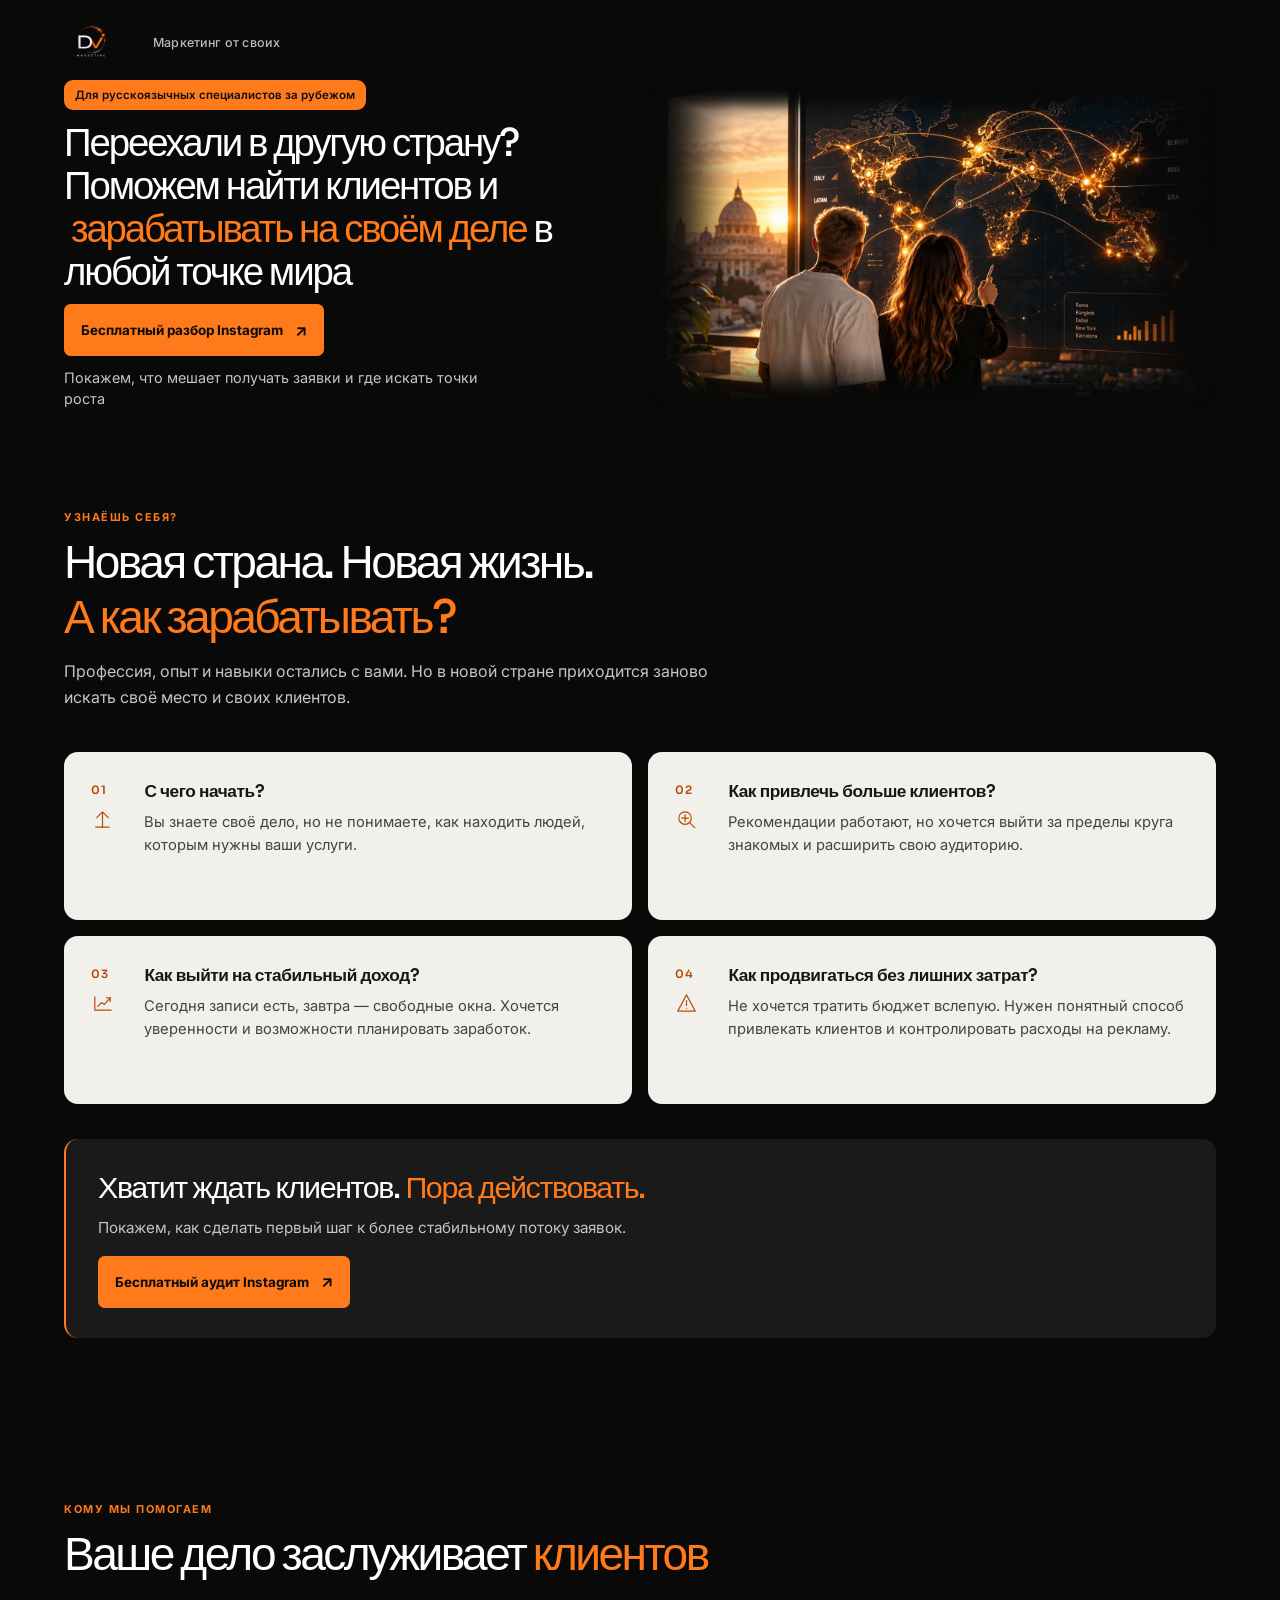
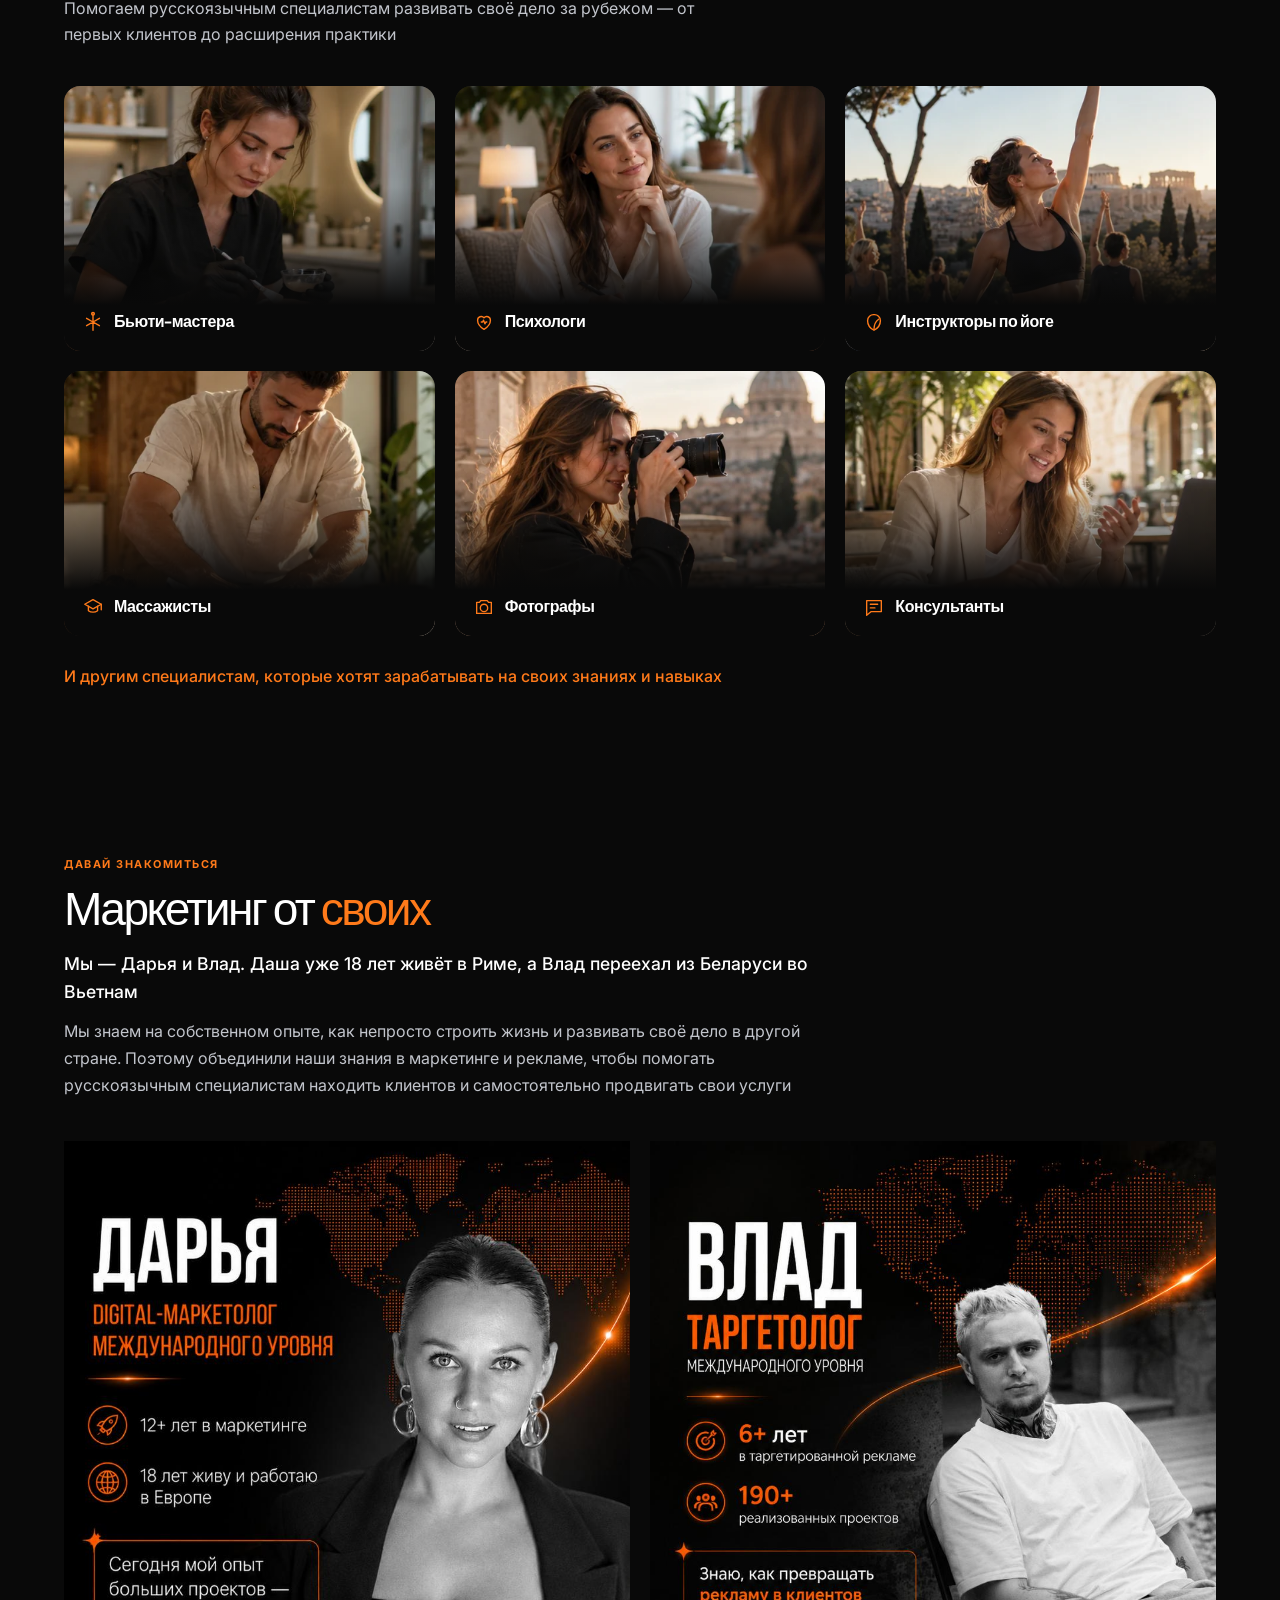
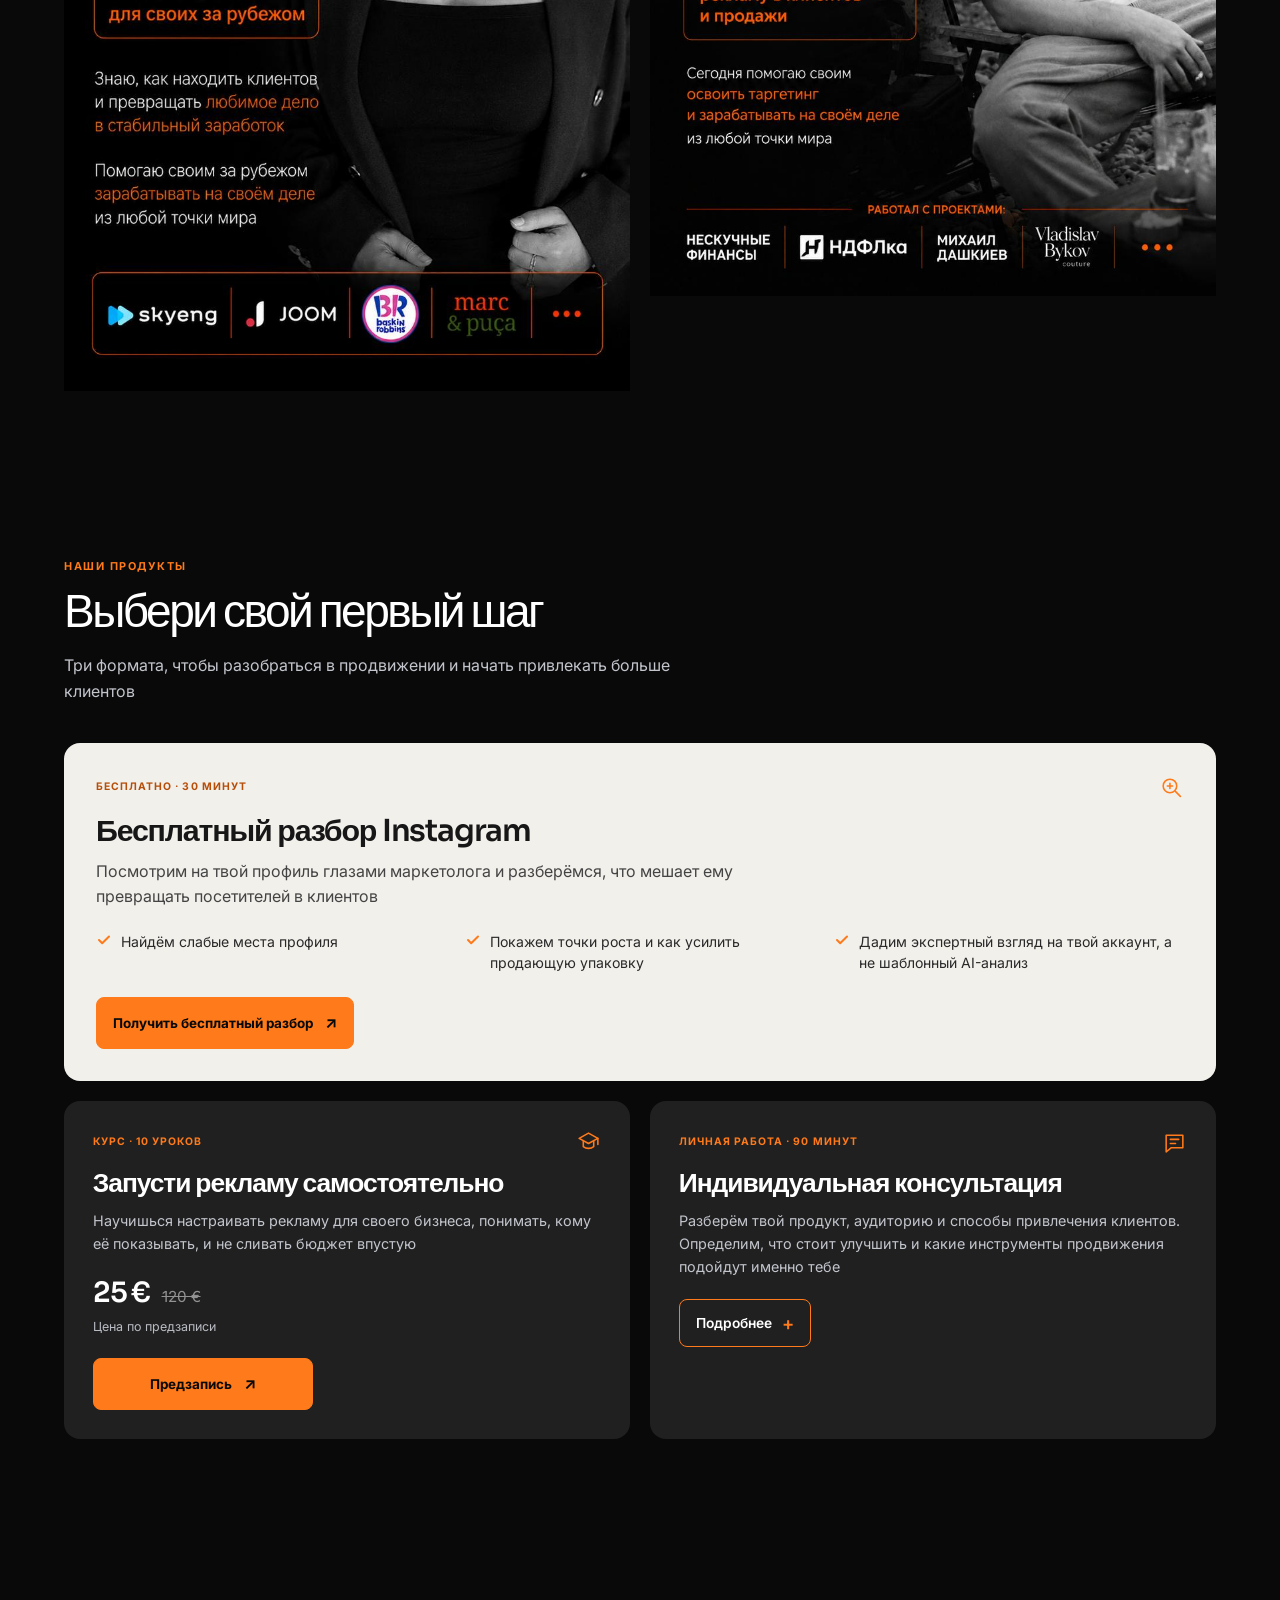
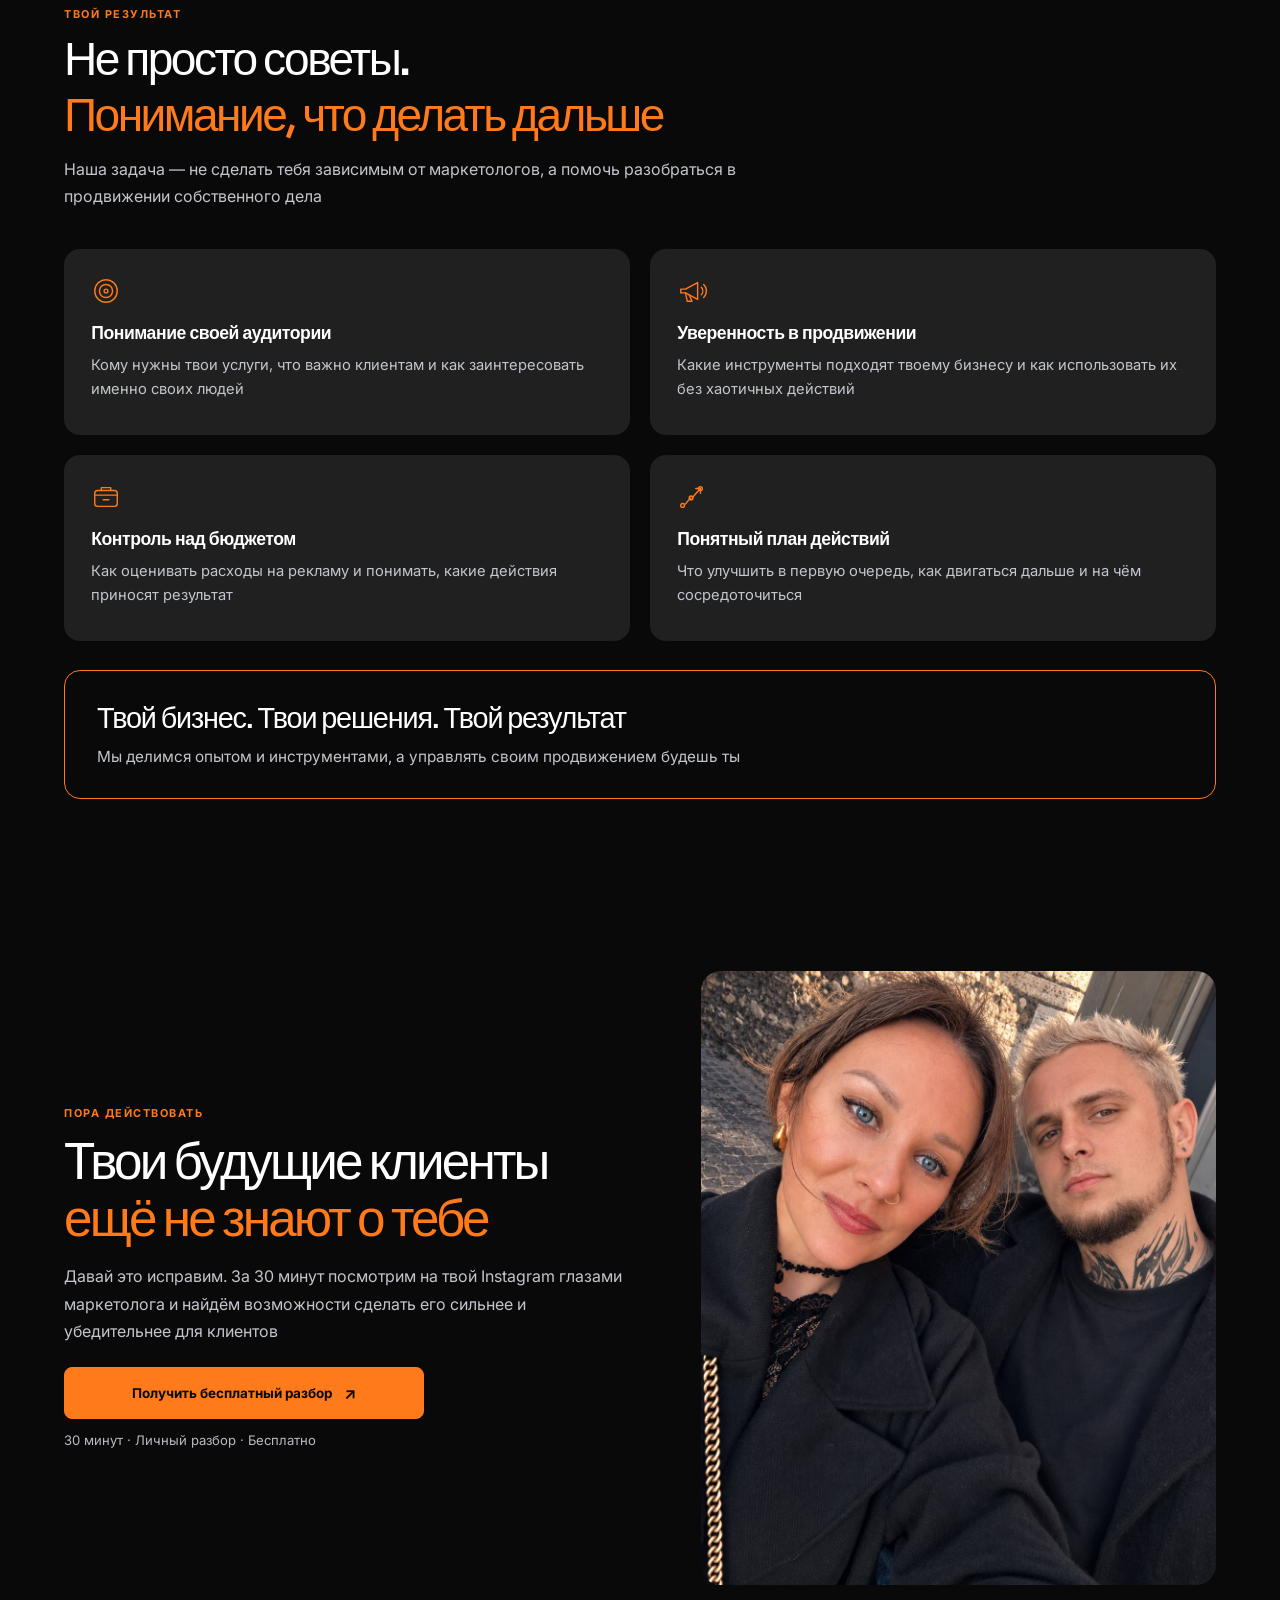
==== index.html @ e80574fc "Add files via upload" ====
<!doctype html>
<html lang="ru">
  <head>
    <meta charset="utf-8" />
    <meta name="viewport" content="width=device-width, initial-scale=1" />
    <meta name="theme-color" content="#090909" />
    <title>DV Marketing — Маркетинг от своих | Клиенты за рубежом</title>
    <meta
      name="description"
      content="Помогаем русскоязычным специалистам за рубежом привлекать клиентов. Бесплатный разбор Instagram, обучение самостоятельному запуску рекламы и личные консультации"
    />
    <meta property="og:type" content="website" />
    <meta property="og:title" content="DV Marketing | Маркетинг от своих" />
    <meta
      property="og:description"
      content="Помогаем экспертам и мастерам находить клиентов и развивать своё дело в любой стране мира"
    />
    <meta property="og:locale" content="ru_RU" />
    <!-- TODO: после подключения домена укажите абсолютный URL изображения в og:image -->
    <meta property="og:image" content="images/hero-wide.png" />
    <link rel="icon" type="image/svg+xml" href="favicon.svg" />
    <link rel="preconnect" href="https://fonts.googleapis.com" />
    <link rel="preconnect" href="https://fonts.gstatic.com" crossorigin />
    <link
      href="https://fonts.googleapis.com/css2?family=Inter:wght@400;500;600;700&family=Sora:wght@400;500;600;700&display=swap"
      rel="stylesheet"
    />
    <link rel="stylesheet" href="style.css" />
    <script src="script.js" defer></script>
  </head>
  <body>
    <main id="main">
      <section class="hero" aria-labelledby="hero-title">
        <header class="site-header">
          <a class="brand" href="#main" aria-label="DV Marketing — на главную">
            <img
              class="brand__logo"
              src="images/logo.jpeg"
              alt="DV"
              width="1280"
              height="1280"
            />
          </a>
          <p class="brand__tagline">Маркетинг от своих</p>
        </header>
        <div class="hero__content">
          <p class="hero__badge">
            Для русскоязычных специалистов за рубежом
          </p>
          <h1 id="hero-title">
            <span class="hero__headline-line">Переехали в другую страну?</span>
            <span class="hero__headline-line">
              Поможем найти клиентов&nbsp;и
              <span class="hero__highlight">&nbsp;зарабатывать на своём деле</span>&nbsp;в любой точке мира
            </span>
          </h1>
        </div>
        <figure class="hero__visual">
          <img
            class="hero__image"
            src="images/hero-world-map.webp"
            alt="Дарья и Влад рассматривают карту мира с международными связями"
            width="1536"
            height="864"
            fetchpriority="high"
          />
        </figure>
        <div class="hero__action">
          <a
            class="hero__button"
            href="https://t.me/dv_marketing_assistant_bot?start=audit"
            target="_blank"
            rel="noopener noreferrer"
          >
            Бесплатный разбор Instagram
            <span class="hero__button-arrow" aria-hidden="true">↗</span>
          </a>
          <p class="hero__note">
            Покажем, что мешает получать заявки и где искать точки роста
          </p>
        </div>
      </section>
      <section class="pains-section" aria-labelledby="pains-title">
        <div class="pains-section__inner">
          <header class="pains-section__header">
            <p class="pains-section__eyebrow">УЗНАЁШЬ СЕБЯ?</p>
            <h2 class="pains-section__title" id="pains-title">
              <span>Новая страна. Новая жизнь.</span>
              <span class="pains-section__title-accent">А как зарабатывать?</span>
            </h2>
            <p class="pains-section__intro">
              Профессия, опыт и навыки остались с вами. Но в новой стране приходится заново искать своё место и своих клиентов.
            </p>
          </header>

          <ul class="pains-list">
            <li class="pains-list__item">
              <div class="pains-list__meta">
                <span class="pains-list__number">01</span>
                <svg class="pains-list__icon" viewBox="0 0 24 24" fill="none" aria-hidden="true">
                  <path d="M12 20V4m0 0L6 10m6-6 6 6" />
                  <path d="M5 20h14" />
                </svg>
              </div>
              <div class="pains-list__copy">
                <h3>С чего начать?</h3>
                <p>Вы знаете своё дело, но не понимаете, как находить людей, которым нужны ваши услуги.</p>
              </div>
            </li>
            <li class="pains-list__item">
              <div class="pains-list__meta">
                <span class="pains-list__number">02</span>
                <svg class="pains-list__icon" viewBox="0 0 24 24" fill="none" aria-hidden="true">
                  <circle cx="10.5" cy="10.5" r="6.5" />
                  <path d="m15.5 15.5 5 5M10.5 7v7m-3.5-3.5h7" />
                </svg>
              </div>
              <div class="pains-list__copy">
                <h3>Как привлечь больше клиентов?</h3>
                <p>Рекомендации работают, но хочется выйти за пределы круга знакомых и расширить свою аудиторию.</p>
              </div>
            </li>
            <li class="pains-list__item">
              <div class="pains-list__meta">
                <span class="pains-list__number">03</span>
                <svg class="pains-list__icon" viewBox="0 0 24 24" fill="none" aria-hidden="true">
                  <path d="M4 19V5m0 14h17" />
                  <path d="m7 15 4-4 3 2 6-7" />
                  <path d="M16 6h4v4" />
                </svg>
              </div>
              <div class="pains-list__copy">
                <h3>Как выйти на стабильный доход?</h3>
                <p>Сегодня записи есть, завтра — свободные окна. Хочется уверенности и возможности планировать заработок.</p>
              </div>
            </li>
            <li class="pains-list__item">
              <div class="pains-list__meta">
                <span class="pains-list__number">04</span>
                <svg class="pains-list__icon" viewBox="0 0 24 24" fill="none" aria-hidden="true">
                  <path d="M12 3 2.8 20h18.4L12 3Z" />
                  <path d="M12 9v5m0 3h.01" />
                </svg>
              </div>
              <div class="pains-list__copy">
                <h3>Как продвигаться без лишних затрат?</h3>
                <p>Не хочется тратить бюджет вслепую. Нужен понятный способ привлекать клиентов и контролировать расходы на рекламу.</p>
              </div>
            </li>
          </ul>
          <aside class="pains-callout">
            <h3>Хватит ждать клиентов. <span>Пора действовать.</span></h3>
            <p>Покажем, как сделать первый шаг к более стабильному потоку заявок.</p>
            <a
              class="hero__button pains-callout__button"
              href="https://t.me/dv_marketing_assistant_bot?start=audit"
              target="_blank"
              rel="noopener noreferrer"
            >
              Бесплатный аудит Instagram
              <span class="hero__button-arrow" aria-hidden="true">↗</span>
            </a>
          </aside>
        </div>
      </section>
      <section class="audience-section" aria-labelledby="audience-title">
        <div class="audience-section__inner">
          <header class="audience-section__header">
            <p class="audience-section__eyebrow">КОМУ МЫ ПОМОГАЕМ</p>
            <h2 class="audience-section__title" id="audience-title">
              Ваше дело заслуживает <span>клиентов</span>
            </h2>
            <p class="audience-section__intro">
              Помогаем русскоязычным специалистам развивать своё дело за рубежом — от первых клиентов до расширения практики
            </p>
          </header>

          <div class="audience-grid">
            <article class="audience-card">
              <img
                class="audience-card__image"
                src="images/dv-beautician.webp"
                alt="Косметолог проводит процедуру клиенту"
                width="502"
                height="502"
                loading="lazy"
              />
              <div class="audience-card__caption">
                <svg class="audience-card__icon" viewBox="0 0 24 24" fill="none" aria-hidden="true">
                  <path d="M12 3v18M5 8l7 4 7-4M5 16l7-4 7 4" />
                  <circle cx="12" cy="3" r="1.5" />
                </svg>
                <h3>Бьюти-мастера</h3>
              </div>
            </article>
            <article class="audience-card">
              <img
                class="audience-card__image"
                src="images/dv-psychologist.webp"
                alt="Психолог проводит консультацию"
                width="502"
                height="502"
                loading="lazy"
              />
              <div class="audience-card__caption">
                <svg class="audience-card__icon" viewBox="0 0 24 24" fill="none" aria-hidden="true">
                  <path d="M12 20s-7-4.35-7-10a4 4 0 0 1 7-2.65A4 4 0 0 1 19 10c0 5.65-7 10-7 10Z" />
                  <path d="M9 12h1.5l1-2 1.5 4 1-2H15" />
                </svg>
                <h3>Психологи</h3>
              </div>
            </article>
            <article class="audience-card">
              <img
                class="audience-card__image"
                src="images/dv-yoga-instructor.webp"
                alt="Инструктор по йоге показывает упражнение"
                width="502"
                height="502"
                loading="lazy"
              />
              <div class="audience-card__caption">
                <svg class="audience-card__icon" viewBox="0 0 24 24" fill="none" aria-hidden="true">
                  <path d="M12 21c-4.5-2.4-7-6-7-10.5A6.5 6.5 0 0 1 12 4a6.5 6.5 0 0 1 7 6.5C19 15 16.5 18.6 12 21Z" />
                  <path d="M12 20c0-5 1.5-8.5 5-11" />
                </svg>
                <h3>Инструкторы по йоге</h3>
              </div>
            </article>
            <article class="audience-card">
              <img
                class="audience-card__image"
                src="images/dv-massage-therapist.webp"
                alt="Массажист проводит массаж клиенту"
                width="502"
                height="502"
                loading="lazy"
              />
              <div class="audience-card__caption">
                <svg class="audience-card__icon" viewBox="0 0 24 24" fill="none" aria-hidden="true">
                  <path d="m3 9 9-5 9 5-9 5-9-5Z" />
                  <path d="M7 11.2V16c2.8 2.2 7.2 2.2 10 0v-4.8M21 9v6" />
                </svg>
                <h3>Массажисты</h3>
              </div>
            </article>
            <article class="audience-card">
              <img
                class="audience-card__image"
                src="images/dv-photographer-rome.webp"
                alt="Фотограф за работой в Риме"
                width="502"
                height="502"
                loading="lazy"
              />
              <div class="audience-card__caption">
                <svg class="audience-card__icon" viewBox="0 0 24 24" fill="none" aria-hidden="true">
                  <path d="M4 7h3l1.5-2h7L17 7h3v12H4V7Z" />
                  <circle cx="12" cy="13" r="4" />
                </svg>
                <h3>Фотографы</h3>
              </div>
            </article>
            <article class="audience-card">
              <img
                class="audience-card__image"
                src="images/dv-consultant.webp"
                alt="Консультант обсуждает проект с клиентом"
                width="502"
                height="502"
                loading="lazy"
              />
              <div class="audience-card__caption">
                <svg class="audience-card__icon" viewBox="0 0 24 24" fill="none" aria-hidden="true">
                  <path d="M4 5h16v12H9l-5 4V5Z" />
                  <path d="M8 9h8M8 13h5" />
                </svg>
                <h3>Консультанты</h3>
              </div>
            </article>
          </div>

          <p class="audience-section__other">
            И другим специалистам, которые хотят зарабатывать на своих знаниях и навыках
          </p>
        </div>
      </section>
      <section class="founders-section" aria-labelledby="founders-title">
        <div class="founders-section__inner">
          <header class="founders-section__header">
            <p class="founders-section__eyebrow">ДАВАЙ ЗНАКОМИТЬСЯ</p>
            <h2 class="founders-section__title" id="founders-title">
              Маркетинг от <span>своих</span>
            </h2>
            <p class="founders-section__intro">
              Мы — Дарья и Влад. Даша уже 18 лет живёт в Риме, а Влад переехал из Беларуси во Вьетнам
            </p>
            <p class="founders-section__copy">
              Мы знаем на собственном опыте, как непросто строить жизнь и развивать своё дело в другой стране. Поэтому объединили наши знания в маркетинге и рекламе, чтобы помогать русскоязычным специалистам находить клиентов и самостоятельно продвигать свои услуги
            </p>
          </header>

          <div class="founders-gallery">
            <figure class="founders-gallery__item">
              <img
                class="founders-gallery__image"
                src="images/daria-profile.jpeg"
                alt="Дарья, digital-маркетолог международного уровня"
                width="852"
                height="1280"
                loading="lazy"
              />
            </figure>
            <figure class="founders-gallery__item">
              <img
                class="founders-gallery__image"
                src="images/vlad-profile.jpeg"
                alt="Влад, таргетолог международного уровня"
                width="960"
                height="1280"
                loading="lazy"
              />
            </figure>
          </div>
        </div>
      </section>
      <section class="products-section" aria-labelledby="products-title">
        <div class="products-section__inner">
          <header class="products-section__header">
            <p class="products-section__eyebrow">НАШИ ПРОДУКТЫ</p>
            <h2 class="products-section__title" id="products-title">Выбери свой первый шаг</h2>
            <p class="products-section__intro">
              Три формата, чтобы разобраться в продвижении и начать привлекать больше клиентов
            </p>
          </header>

          <div class="products-grid">
            <article class="products-card products-card--audit">
              <div class="products-card__topline">
                <span class="products-card__label">БЕСПЛАТНО · 30 МИНУТ</span>
                <svg class="products-card__icon" viewBox="0 0 24 24" fill="none" aria-hidden="true">
                  <circle cx="10.5" cy="10.5" r="6.5" />
                  <path d="m15.5 15.5 5 5M8 10.5h5M10.5 8v5" />
                </svg>
              </div>
              <h3 class="products-card__title">Бесплатный разбор Instagram</h3>
              <p class="products-card__description">
                Посмотрим на твой профиль глазами маркетолога и разберёмся, что мешает ему превращать посетителей в клиентов
              </p>
              <ul class="products-benefits">
                <li>
                  <svg viewBox="0 0 16 16" fill="none" aria-hidden="true">
                    <path d="m3 8 3.2 3.2L13 4.5" />
                  </svg>
                  <span>Найдём слабые места профиля</span>
                </li>
                <li>
                  <svg viewBox="0 0 16 16" fill="none" aria-hidden="true">
                    <path d="m3 8 3.2 3.2L13 4.5" />
                  </svg>
                  <span>Покажем точки роста и как усилить продающую упаковку</span>
                </li>
                <li>
                  <svg viewBox="0 0 16 16" fill="none" aria-hidden="true">
                    <path d="m3 8 3.2 3.2L13 4.5" />
                  </svg>
                  <span>Дадим экспертный взгляд на твой аккаунт, а не шаблонный AI-анализ</span>
                </li>
              </ul>
              <a
                class="hero__button products-card__button"
                href="https://t.me/dv_marketing_assistant_bot?start=audit"
                target="_blank"
                rel="noopener noreferrer"
              >
                Получить бесплатный разбор
                <span class="hero__button-arrow" aria-hidden="true">↗</span>
              </a>
            </article>

            <article class="products-card products-card--course">
              <div class="products-card__topline">
                <span class="products-card__label">КУРС · 10 УРОКОВ</span>
                <svg class="products-card__icon" viewBox="0 0 24 24" fill="none" aria-hidden="true">
                  <path d="m3 8 9-5 9 5-9 5-9-5Z" />
                  <path d="M7 10.5V16c2.8 2.2 7.2 2.2 10 0v-5.5M21 8v6" />
                </svg>
              </div>
              <h3 class="products-card__title">Запусти рекламу самостоятельно</h3>
              <p class="products-card__description">
                Научишься настраивать рекламу для своего бизнеса, понимать, кому её показывать, и не сливать бюджет впустую
              </p>
              <div class="products-price">
                <span class="products-price__current">25 €</span>
                <del class="products-price__previous">120 €</del>
              </div>
              <p class="products-card__price-note">Цена по предзаписи</p>
              <a
                class="hero__button products-card__button"
                href="https://t.me/dv_marketing_assistant_bot?start=course_waitlist"
                target="_blank"
                rel="noopener noreferrer"
              >
                Предзапись
                <span class="hero__button-arrow" aria-hidden="true">↗</span>
              </a>
            </article>

            <article class="products-card products-card--consultation">
              <div class="products-card__topline">
                <span class="products-card__label">ЛИЧНАЯ РАБОТА · 90 МИНУТ</span>
                <svg class="products-card__icon" viewBox="0 0 24 24" fill="none" aria-hidden="true">
                  <path d="M4 5h16v12H9l-5 4V5Z" />
                  <path d="M8 9h8M8 13h5" />
                </svg>
              </div>
              <h3 class="products-card__title">Индивидуальная консультация</h3>
              <p class="products-card__description">
                Разберём твой продукт, аудиторию и способы привлечения клиентов. Определим, что стоит улучшить и какие инструменты продвижения подойдут именно тебе
              </p>
              <details class="products-details">
                <summary>Подробнее</summary>
                <p>
                  На встрече обсудим твои задачи, разберём текущие способы продвижения и определим приоритетные действия, которые ты сможешь внедрить самостоятельно
                </p>
                <a
                  class="hero__button products-card__button"
                  href="https://t.me/dv_marketing_assistant_bot?start=consultation"
                  target="_blank"
                  rel="noopener noreferrer"
                >
                  Записаться на консультацию
                  <span class="hero__button-arrow" aria-hidden="true">↗</span>
                </a>
              </details>
            </article>
          </div>
        </div>
      </section>
      <section class="results-section" aria-labelledby="results-title">
        <div class="results-section__inner">
          <header class="results-section__header">
            <p class="results-section__eyebrow">ТВОЙ РЕЗУЛЬТАТ</p>
            <h2 class="results-section__title" id="results-title">
              <span>Не просто советы.</span>
              <span class="results-section__title-accent">Понимание, что делать дальше</span>
            </h2>
            <p class="results-section__intro">
              Наша задача — не сделать тебя зависимым от маркетологов, а помочь разобраться в продвижении собственного дела
            </p>
          </header>

          <ul class="results-grid">
            <li class="results-card">
              <svg class="results-card__icon" viewBox="0 0 32 32" fill="none" aria-hidden="true">
                <circle cx="16" cy="16" r="12" />
                <circle cx="16" cy="16" r="7" />
                <circle cx="16" cy="16" r="2" />
              </svg>
              <h3>Понимание своей аудитории</h3>
              <p>Кому нужны твои услуги, что важно клиентам и как заинтересовать именно своих людей</p>
            </li>
            <li class="results-card">
              <svg class="results-card__icon" viewBox="0 0 32 32" fill="none" aria-hidden="true">
                <path d="M4 14v4h5l13 7V7L9 14H4Z" />
                <path d="m9 18 2 9h5l-3-7" />
                <path d="M26 12a6 6 0 0 1 0 8M28.5 9a10 10 0 0 1 0 14" />
              </svg>
              <h3>Уверенность в продвижении</h3>
              <p>Какие инструменты подходят твоему бизнесу и как использовать их без хаотичных действий</p>
            </li>
            <li class="results-card">
              <svg class="results-card__icon" viewBox="0 0 32 32" fill="none" aria-hidden="true">
                <rect x="4" y="9" width="24" height="17" rx="3" />
                <path d="M4 14h24M13 19h6" />
                <path d="M11 9V6h10v3" />
              </svg>
              <h3>Контроль над бюджетом</h3>
              <p>Как оценивать расходы на рекламу и понимать, какие действия приносят результат</p>
            </li>
            <li class="results-card">
              <svg class="results-card__icon" viewBox="0 0 32 32" fill="none" aria-hidden="true">
                <circle cx="6" cy="25" r="2" />
                <circle cx="15" cy="17" r="2" />
                <circle cx="25" cy="7" r="2" />
                <path d="M8 24c3-1 4-6 7-7m2-1 6-7" />
                <path d="M20 7h5v5" />
              </svg>
              <h3>Понятный план действий</h3>
              <p>Что улучшить в первую очередь, как двигаться дальше и на чём сосредоточиться</p>
            </li>
          </ul>

          <aside class="results-callout">
            <h3>Твой бизнес. Твои решения. Твой результат</h3>
            <p>Мы делимся опытом и инструментами, а управлять своим продвижением будешь ты</p>
          </aside>
        </div>
      </section>
      <section class="final-section" aria-labelledby="final-title">
        <div class="final-section__inner">
          <div class="final-section__content">
            <p class="final-section__eyebrow">ПОРА ДЕЙСТВОВАТЬ</p>
            <h2 class="final-section__title" id="final-title">
              Твои будущие клиенты <span>ещё не знают о тебе</span>
            </h2>
            <p class="final-section__description">
              Давай это исправим. За 30 минут посмотрим на твой Instagram глазами маркетолога и найдём возможности сделать его сильнее и убедительнее для клиентов
            </p>
            <a
              class="hero__button final-section__button"
              href="https://t.me/dv_marketing_assistant_bot?start=audit"
              target="_blank"
              rel="noopener noreferrer"
            >
              Получить бесплатный разбор
              <span class="hero__button-arrow" aria-hidden="true">↗</span>
            </a>
            <p class="final-section__note">30 минут · Личный разбор · Бесплатно</p>
          </div>
          <figure class="final-section__visual">
            <img
              class="final-section__image"
              src="images/daria-vlad-together.jpeg"
              alt="Дарья и Влад вместе"
              width="1074"
              height="1280"
              loading="lazy"
            />
          </figure>
        </div>
      </section>
    </main>
  </body>
</html>
---- style.css ----
:root {
  color-scheme: dark;
  --color-graphite: #090909;
  --color-orange: #FF7A1A;
  --color-white: #FFFFFF;
  --font-heading: "Sora", sans-serif;
  --font-body: "Inter", sans-serif;
}

* {
  box-sizing: border-box;
}

html {
  scroll-behavior: smooth;
  scroll-padding-top: 2rem;
}

body {
  min-width: 320px;
  margin: 0;
  background: var(--color-graphite);
  color: var(--color-white);
  font-family: var(--font-body);
  font-size: 1rem;
  line-height: 1.6;
  -webkit-font-smoothing: antialiased;
  text-rendering: optimizeLegibility;
}

h1,
h2,
h3,
h4,
h5,
h6 {
  margin: 0;
  font-family: var(--font-heading);
  line-height: 1.15;
}

p {
  margin: 0;
}

a {
  color: var(--color-orange);
}

button,
input,
textarea,
select {
  font: inherit;
}

img,
svg,
video {
  display: block;
  max-width: 100%;
}

.hero {
  position: relative;
  isolation: isolate;
  display: flex;
  flex-direction: column;
  align-items: stretch;
  width: min(100%, 1200px);
  margin-inline: auto;
  padding: 14px 20px 36px;
  overflow: hidden;
  background-color: var(--color-graphite);
}

.site-header {
  position: relative;
  z-index: 1;
  display: flex;
  align-items: center;
  gap: 11px;
  mix-blend-mode: screen;
}

.brand {
  flex: 0 0 auto;
  display: block;
  width: 68px;
  height: 47px;
  overflow: hidden;
}

.brand__logo {
  width: auto;
  max-width: none;
  height: 100%;
  object-fit: contain;
}

.brand__tagline {
  max-width: 9rem;
  color: rgb(255 255 255 / 72%);
  font-size: 0.78rem;
  font-weight: 500;
  letter-spacing: 0.015em;
  line-height: 1.35;
}

.hero__content {
  position: relative;
  z-index: 1;
  width: 100%;
  max-width: 520px;
  margin-top: 12px;
}

.hero__badge {
  display: inline-block;
  max-width: 100%;
  margin-bottom: 0.75rem;
  padding: 0.45rem 0.7rem;
  border-radius: 9px;
  background: #FF7A1A;
  color: #0A0F1A;
  font-size: 0.72rem;
  font-weight: 600;
  line-height: 1.4;
}

.hero h1 {
  max-width: none;
  font-size: clamp(1.75rem, 7.8vw, 2rem);
  font-weight: 500;
  letter-spacing: -0.055em;
  line-height: 1.1;
}

.hero__headline-line {
  display: block;
}

.hero__highlight {
  color: var(--color-orange);
}

.hero__action {
  position: relative;
  z-index: 1;
  width: 100%;
  margin-top: 0.5rem;
}

.hero__image {
  width: 100%;
  height: auto;
  object-fit: contain;
  -webkit-mask-image:
    linear-gradient(to right, transparent 0%, #000 16%, #000 84%, transparent 100%),
    linear-gradient(to bottom, transparent 0%, #000 8%, #000 92%, transparent 100%);
  -webkit-mask-composite: source-in;
  mask-image:
    linear-gradient(to right, transparent 0%, #000 16%, #000 84%, transparent 100%),
    linear-gradient(to bottom, transparent 0%, #000 8%, #000 92%, transparent 100%);
  mask-composite: intersect;
}

.hero__button {
  display: flex;
  align-items: center;
  justify-content: center;
  gap: 0.75rem;
  width: fit-content;
  min-height: 50px;
  padding: 0.7rem 1rem;
  border: 1px solid var(--color-orange);
  border-radius: 0.4rem;
  background: var(--color-orange);
  color: var(--color-graphite);
  font-size: 0.84rem;
  font-weight: 700;
  line-height: 1.35;
  text-align: center;
  text-decoration: none;
  transition:
    background-color 180ms ease,
    box-shadow 180ms ease,
    transform 180ms ease;
}

.hero__button:hover {
  transform: translateY(-2px);
  background: #ff8c38;
  box-shadow: 0 10px 32px rgb(255 122 26 / 22%);
}

.hero__button:focus-visible {
  outline: 3px solid var(--color-white);
  outline-offset: 4px;
}

.hero__button-arrow {
  font-size: 1rem;
}

.hero__note {
  max-width: 28rem;
  margin-top: 0.65rem;
  color: #C2C5CC;
  font-size: 0.9rem;
  line-height: 1.5;
}

.hero__note span {
  padding-inline: 0.2rem;
  color: var(--color-orange);
}

.page-ready .hero__content,
.page-ready .site-header {
  animation: hero-enter 700ms cubic-bezier(0.2, 0.7, 0.2, 1) both;
}

.page-ready .hero__content {
  animation-delay: 100ms;
}

@keyframes hero-enter {
  from {
    opacity: 0;
    transform: translateY(16px);
  }

  to {
    opacity: 1;
    transform: translateY(0);
  }
}

@media (prefers-reduced-motion: reduce) {
  html {
    scroll-behavior: auto;
  }

  *,
  *::before,
  *::after {
    scroll-behavior: auto !important;
    animation-duration: 0.01ms !important;
    animation-iteration-count: 1 !important;
    transition-duration: 0.01ms !important;
  }
}

@media (min-width: 721px) {
  .hero {
    display: flex;
    flex-direction: column;
    align-items: stretch;
    padding: 16px 32px 36px;
  }

  .hero__content {
    align-self: start;
    max-width: min(100%, 590px);
    margin-top: 16px;
  }

  .hero h1 {
    max-width: none;
    font-size: clamp(1.75rem, 2.9vw, 2.65rem);
    line-height: 1.13;
  }

  .hero__visual {
    align-self: center;
    width: 100%;
    margin: 8px 0 0;
  }

  .hero__action {
    width: 100%;
    margin-top: 8px;
  }

  .site-header {
    align-self: stretch;
  }

  .brand {
    width: 78px;
    height: 54px;
  }

  .brand__logo {
    width: auto;
    height: 100%;
  }
}

@media (min-width: 900px) {
  .hero {
    display: grid;
    grid-template-columns: minmax(0, 48fr) minmax(0, 52fr);
    grid-template-rows: auto auto auto;
    align-content: start;
    align-items: center;
    column-gap: clamp(2rem, 4vw, 3.5rem);
    row-gap: 10px;
    padding: 16px 24px 36px;
  }

  .site-header {
    grid-column: 1 / -1;
    grid-row: 1;
  }

  .hero__content {
    grid-column: 1;
    grid-row: 2;
    justify-self: start;
    max-width: none;
    margin-top: 0;
  }

  .hero h1 {
    max-width: none;
    font-size: clamp(2.375rem, 3vw, 2.75rem);
    line-height: 1.12;
  }

  .hero__visual {
    grid-column: 2;
    grid-row: 2 / span 2;
    align-self: center;
    width: 100%;
    margin: 0;
  }

  .hero__action {
    grid-column: 1;
    grid-row: 3;
    width: auto;
    margin-top: 0;
  }

  .hero__button {
    width: fit-content;
    min-height: 52px;
  }
}

@media (max-width: 720px) {
  .hero {
    padding: 12px 20px 36px;
  }

  .site-header {
    align-self: stretch;
  }

  .brand {
    width: 68px;
    height: 47px;
  }

  .brand__logo {
    width: auto;
    height: 100%;
  }

  .brand__tagline {
    font-size: 0.73rem;
  }

  .hero__content {
    margin-top: 12px;
  }

  .hero h1 {
    max-width: none;
    font-size: clamp(1.75rem, 7.8vw, 2rem);
    line-height: 1.1;
  }

  .hero__badge {
    max-width: 340px;
    margin-bottom: 0.65rem;
    padding: 0.42rem 0.65rem;
    font-size: 0.7rem;
  }

  .hero__visual {
    width: calc(100% + 40px);
    margin: 0.65rem -20px 0;
  }

  .hero__image {
    width: 100%;
    height: auto;
    object-fit: contain;
  }

  .hero__button {
    width: min(100%, 360px);
    min-height: 50px;
    padding: 0.65rem 0.8rem;
    font-size: 0.82rem;
  }

  .hero__action {
    margin-top: 0.45rem;
  }

  .hero__note {
    max-width: 28rem;
    font-size: 0.9rem;
  }
}

@media (min-width: 721px) and (max-width: 899px) {
  .hero {
    padding-inline: 32px;
  }

  .hero__content {
    max-width: 100%;
  }

  .hero__visual {
    width: min(100%, 680px);
    justify-self: center;
  }

  .hero__action {
    align-self: center;
    width: min(100%, 680px);
  }

  .hero h1 {
    font-size: clamp(2rem, 4.2vw, 2.35rem);
  }
}

@media (prefers-reduced-motion: reduce) {
  .page-ready .hero__content,
  .page-ready .site-header {
    animation: none;
  }
}

.pains-section {
  background: #090909;
  padding: 36px 20px 56px;
}

.pains-section__inner {
  width: min(100%, 1152px);
  margin-inline: auto;
}

.pains-section__header {
  max-width: 680px;
}

.pains-section__eyebrow {
  color: var(--color-orange);
  font-size: 0.68rem;
  font-weight: 700;
  letter-spacing: 0.14em;
  line-height: 1.4;
}

.pains-section__title {
  display: grid;
  gap: 0.08em;
  margin-top: 0.7rem;
  font-size: clamp(1.9rem, 8vw, 2.45rem);
  font-weight: 500;
  letter-spacing: -0.055em;
  line-height: 1.12;
}

.pains-section__title-accent {
  color: var(--color-orange);
}

.pains-section__intro {
  max-width: 42rem;
  margin-top: 0.9rem;
  color: #C2C5CC;
  font-size: 0.94rem;
  line-height: 1.65;
}

.pains-list {
  display: grid;
  grid-template-columns: minmax(0, 1fr);
  gap: 12px;
  margin: 2rem 0 0;
  padding: 0;
  list-style: none;
}

.pains-list__item {
  display: grid;
  grid-template-columns: 34px minmax(0, 1fr);
  column-gap: 0.85rem;
  padding: 1.1rem;
  border-radius: 14px;
  background: #F2F0EB;
}

.pains-list__meta {
  display: flex;
  flex-direction: column;
  align-items: flex-start;
  gap: 0.55rem;
  padding-top: 0.1rem;
}

.pains-list__number {
  color: #B64D08;
  font-family: var(--font-heading);
  font-size: 0.72rem;
  font-weight: 600;
  letter-spacing: 0.04em;
}

.pains-list__icon {
  width: 21px;
  height: 21px;
  stroke: #B64D08;
  stroke-linecap: round;
  stroke-linejoin: round;
  stroke-width: 1.25;
}

.pains-list__copy h3 {
  color: #171717;
  font-size: 1rem;
  font-weight: 600;
  letter-spacing: -0.025em;
  line-height: 1.4;
}

.pains-list__copy p {
  max-width: 34rem;
  margin-top: 0.35rem;
  color: #444444;
  font-size: 0.86rem;
  line-height: 1.6;
}

.pains-callout {
  margin-top: 1.8rem;
  padding: 1.35rem 1.15rem;
  border-left: 2px solid var(--color-orange);
  border-radius: 14px;
  background: #1A1A1A;
}

.pains-callout h3 {
  max-width: 38rem;
  color: #FFFFFF;
  font-size: clamp(1.3rem, 5.8vw, 1.8rem);
  font-weight: 500;
  letter-spacing: -0.045em;
  line-height: 1.2;
}

.pains-callout h3 span {
  color: var(--color-orange);
}

.pains-callout > p {
  max-width: 38rem;
  margin-top: 0.6rem;
  color: #C2C5CC;
  font-size: 0.88rem;
  line-height: 1.6;
}

.pains-callout__button {
  margin-top: 1rem;
}

@media (min-width: 600px) {
  .pains-section {
    padding: 48px 32px 72px;
  }

  .pains-list {
    gap: 14px;
  }

  .pains-list__item {
    min-height: 156px;
    padding: 1.35rem;
  }

  .pains-callout {
    padding: 1.6rem 1.7rem;
  }
}

@media (min-width: 900px) {
  .pains-section {
    padding: 64px 32px 88px;
  }

  .pains-section__title {
    font-size: clamp(2.25rem, 3.6vw, 3rem);
  }

  .pains-section__intro {
    font-size: 1rem;
  }

  .pains-list {
    grid-template-columns: repeat(2, minmax(0, 1fr));
    gap: 16px;
    margin-top: 2.6rem;
  }

  .pains-list__item {
    min-height: 168px;
    column-gap: 1.2rem;
    padding: 1.7rem;
  }

  .pains-list__icon {
    width: 23px;
    height: 23px;
  }

  .pains-list__copy h3 {
    font-size: 1.08rem;
  }

  .pains-list__copy p {
    margin-top: 0.45rem;
    font-size: 0.92rem;
  }

  .pains-callout {
    margin-top: 2.2rem;
    padding: 1.9rem 2rem;
  }

  .pains-callout h3 {
    font-size: 1.9rem;
  }

  .pains-callout > p {
    font-size: 0.95rem;
  }
}

.audience-section {
  padding: 52px 20px 64px;
  background: #090909;
}

.audience-section__inner {
  width: min(100%, 1152px);
  margin-inline: auto;
}

.audience-section__header {
  max-width: 720px;
}

.audience-section__eyebrow {
  color: #FF7A1A;
  font-size: 0.68rem;
  font-weight: 700;
  letter-spacing: 0.14em;
  line-height: 1.4;
}

.audience-section__title {
  margin-top: 0.7rem;
  color: #FFFFFF;
  font-size: clamp(1.9rem, 8vw, 2.45rem);
  font-weight: 500;
  letter-spacing: -0.055em;
  line-height: 1.12;
}

.audience-section__title span {
  color: #FF7A1A;
}

.audience-section__intro {
  max-width: 42rem;
  margin-top: 0.9rem;
  color: #C2C5CC;
  font-size: 0.94rem;
  line-height: 1.65;
}

.audience-grid {
  display: grid;
  grid-template-columns: repeat(2, minmax(0, 1fr));
  gap: 12px;
  margin-top: 1.8rem;
}

.audience-card {
  position: relative;
  isolation: isolate;
  overflow: hidden;
  aspect-ratio: 0.82;
  border-radius: 16px;
  background: #1A1A1A;
}

.audience-card::after {
  position: absolute;
  z-index: 0;
  inset: 38% 0 0;
  background: linear-gradient(to bottom, transparent 0%, rgb(9 9 9 / 45%) 36%, #090909 72%);
  content: "";
  pointer-events: none;
}

.audience-card__image {
  width: 100%;
  height: 100%;
  object-fit: cover;
  object-position: center 42%;
}

.audience-card__caption {
  position: absolute;
  z-index: 1;
  right: 12px;
  bottom: 12px;
  left: 12px;
  display: flex;
  align-items: center;
  gap: 7px;
}

.audience-card__icon {
  flex: 0 0 auto;
  width: 18px;
  height: 18px;
  stroke: #FF7A1A;
  stroke-linecap: round;
  stroke-linejoin: round;
  stroke-width: 1.5;
}

.audience-card__caption h3 {
  color: #FFFFFF;
  font-size: clamp(0.74rem, 3.4vw, 0.9rem);
  font-weight: 600;
  letter-spacing: -0.025em;
  line-height: 1.25;
}

.audience-section__other {
  max-width: 48rem;
  margin-top: 1.5rem;
  color: #FF7A1A;
  font-size: 0.94rem;
  font-weight: 500;
  line-height: 1.55;
}

@media (min-width: 600px) {
  .audience-section {
    padding: 64px 32px 76px;
  }

  .audience-grid {
    gap: 16px;
  }

  .audience-card {
    aspect-ratio: 1.08;
  }

  .audience-card__caption {
    right: 16px;
    bottom: 16px;
    left: 16px;
    gap: 9px;
  }

  .audience-card__icon {
    width: 21px;
    height: 21px;
  }

  .audience-card__caption h3 {
    font-size: 0.95rem;
  }
}

@media (min-width: 900px) {
  .audience-section {
    padding: 76px 32px 92px;
  }

  .audience-section__title {
    font-size: clamp(2.25rem, 3.6vw, 3rem);
  }

  .audience-section__intro {
    font-size: 1rem;
  }

  .audience-grid {
    grid-template-columns: repeat(3, minmax(0, 1fr));
    gap: 20px;
    margin-top: 2.4rem;
  }

  .audience-card {
    aspect-ratio: 1.4;
  }

  .audience-card__caption {
    right: 18px;
    bottom: 18px;
    left: 18px;
    gap: 10px;
  }

  .audience-card__icon {
    width: 22px;
    height: 22px;
  }

  .audience-card__caption h3 {
    font-size: 1rem;
  }

  .audience-section__other {
    margin-top: 1.8rem;
    font-size: 1rem;
  }
}

.founders-section {
  padding: 52px 20px 64px;
  background: #090909;
}

.founders-section__inner {
  width: min(100%, 1152px);
  margin-inline: auto;
}

.founders-section__header {
  max-width: 760px;
}

.founders-section__eyebrow {
  color: #FF7A1A;
  font-size: 0.68rem;
  font-weight: 700;
  letter-spacing: 0.14em;
  line-height: 1.4;
}

.founders-section__title {
  margin-top: 0.7rem;
  color: #FFFFFF;
  font-size: clamp(1.9rem, 8vw, 2.45rem);
  font-weight: 500;
  letter-spacing: -0.055em;
  line-height: 1.12;
}

.founders-section__title span {
  color: #FF7A1A;
}

.founders-section__intro {
  margin-top: 0.9rem;
  color: #FFFFFF;
  font-size: 1.05rem;
  font-weight: 500;
  line-height: 1.6;
}

.founders-section__copy {
  margin-top: 0.75rem;
  color: #C2C5CC;
  font-size: 0.94rem;
  line-height: 1.7;
}

.founders-gallery {
  display: grid;
  grid-template-columns: minmax(0, 1fr);
  align-items: start;
  gap: 18px;
  margin-top: 1.8rem;
}

.founders-gallery__item {
  align-self: start;
  min-width: 0;
  margin: 0;
}

.founders-gallery__image {
  display: block;
  width: 100%;
  max-width: 100%;
  height: auto;
  aspect-ratio: auto;
  object-fit: contain;
}

@media (min-width: 600px) {
  .founders-section {
    padding: 64px 32px 76px;
  }

  .founders-gallery {
    gap: 22px;
    margin-top: 2.2rem;
  }
}

@media (min-width: 900px) {
  .founders-section {
    padding: 76px 32px 92px;
  }

  .founders-section__title {
    font-size: clamp(2.25rem, 3.6vw, 3rem);
  }

  .founders-section__intro {
    font-size: 1.1rem;
  }

  .founders-section__copy {
    font-size: 1rem;
  }

  .founders-gallery {
    grid-template-columns: repeat(2, minmax(0, 1fr));
    gap: 20px;
    margin-top: 2.6rem;
  }
}

.products-section {
  padding: 52px 20px 64px;
  background: #090909;
}

.products-section__inner {
  width: min(100%, 1152px);
  margin-inline: auto;
}

.products-section__header {
  max-width: 720px;
}

.products-section__eyebrow {
  color: #FF7A1A;
  font-size: 0.68rem;
  font-weight: 700;
  letter-spacing: 0.14em;
  line-height: 1.4;
}

.products-section__title {
  margin-top: 0.7rem;
  color: #FFFFFF;
  font-size: clamp(1.9rem, 8vw, 2.45rem);
  font-weight: 500;
  letter-spacing: -0.055em;
  line-height: 1.12;
}

.products-section__intro {
  max-width: 42rem;
  margin-top: 0.9rem;
  color: #C2C5CC;
  font-size: 0.94rem;
  line-height: 1.65;
}

.products-grid {
  display: grid;
  grid-template-columns: minmax(0, 1fr);
  gap: 14px;
  margin-top: 1.8rem;
}

.products-card {
  min-width: 0;
  padding: 1.35rem;
  border-radius: 16px;
}

.products-card--audit {
  background: #F2F0EB;
  color: #171717;
}

.products-card--course,
.products-card--consultation {
  background: #202020;
  color: #FFFFFF;
}

.products-card__topline {
  display: flex;
  align-items: center;
  justify-content: space-between;
  gap: 1rem;
}

.products-card__label {
  color: #B64D08;
  font-size: 0.65rem;
  font-weight: 700;
  letter-spacing: 0.1em;
  line-height: 1.4;
}

.products-card--course .products-card__label,
.products-card--consultation .products-card__label {
  color: #FF7A1A;
}

.products-card__icon {
  flex: 0 0 auto;
  width: 25px;
  height: 25px;
  stroke: #FF7A1A;
  stroke-linecap: round;
  stroke-linejoin: round;
  stroke-width: 1.5;
}

.products-card__title {
  max-width: 42rem;
  margin-top: 0.8rem;
  color: inherit;
  font-size: clamp(1.25rem, 5.6vw, 1.65rem);
  font-weight: 600;
  letter-spacing: -0.04em;
  line-height: 1.2;
}

.products-card__description {
  max-width: 44rem;
  margin-top: 0.6rem;
  color: #444444;
  font-size: 0.9rem;
  line-height: 1.6;
}

.products-card--course .products-card__description,
.products-card--consultation .products-card__description {
  color: #C2C5CC;
}

.products-benefits {
  display: grid;
  gap: 0.55rem;
  margin: 1rem 0 1.2rem;
  padding: 0;
  list-style: none;
}

.products-benefits li {
  display: grid;
  grid-template-columns: 16px minmax(0, 1fr);
  align-items: start;
  gap: 0.55rem;
  color: #292929;
  font-size: 0.84rem;
  line-height: 1.5;
}

.products-benefits svg {
  width: 16px;
  height: 16px;
  margin-top: 0.12em;
  stroke: #FF7A1A;
  stroke-linecap: round;
  stroke-linejoin: round;
  stroke-width: 2;
}

.products-card__button {
  width: 100%;
  min-height: 52px;
  margin-top: 1.1rem;
  border-radius: 8px;
  cursor: pointer;
}

.products-card__button:disabled {
  opacity: 0.58;
  cursor: not-allowed;
}

.products-card__button:disabled:hover {
  transform: none;
  box-shadow: none;
}

.products-price {
  display: flex;
  align-items: baseline;
  gap: 0.7rem;
  margin-top: 1rem;
}

.products-price__current {
  color: #FFFFFF;
  font-family: var(--font-heading);
  font-size: 1.75rem;
  font-weight: 600;
  letter-spacing: -0.04em;
}

.products-price__previous {
  color: #929292;
  font-size: 0.95rem;
}

.products-card__price-note {
  margin-top: 0.1rem;
  color: #B8BBC2;
  font-size: 0.78rem;
}

.products-card__status {
  margin-top: 0.6rem;
  color: #AFAFAF;
  font-size: 0.72rem;
  line-height: 1.45;
}

.products-card--consultation .products-card__button {
  border: 1px solid #FF7A1A;
  background: transparent;
  color: #FFFFFF;
}

.products-card--consultation .products-card__button:hover {
  background: rgb(255 122 26 / 10%);
  box-shadow: none;
}

.products-details {
  margin-top: 1rem;
}

.products-details summary {
  display: inline-flex;
  min-height: 48px;
  align-items: center;
  padding: 0.65rem 1rem;
  border: 1px solid #FF7A1A;
  border-radius: 8px;
  color: #FFFFFF;
  cursor: pointer;
  font-size: 0.86rem;
  font-weight: 600;
  list-style: none;
}

.products-details summary::-webkit-details-marker {
  display: none;
}

.products-details summary::after {
  margin-left: 0.65rem;
  color: #FF7A1A;
  content: "+";
  font-size: 1.15rem;
  line-height: 1;
}

.products-details[open] summary::after {
  content: "−";
}

.products-details summary:focus-visible {
  outline: 3px solid #FFFFFF;
  outline-offset: 3px;
}

.products-details p {
  max-width: 40rem;
  margin-top: 0.8rem;
  color: #C2C5CC;
  font-size: 0.88rem;
  line-height: 1.6;
}

@media (min-width: 600px) {
  .products-section {
    padding: 64px 32px 76px;
  }

  .products-card {
    padding: 1.7rem;
  }

  .products-card__button {
    width: fit-content;
    min-width: 220px;
  }
}

@media (min-width: 900px) {
  .products-section {
    padding: 76px 32px 92px;
  }

  .products-section__title {
    font-size: clamp(2.25rem, 3.6vw, 3rem);
  }

  .products-section__intro {
    font-size: 1rem;
  }

  .products-grid {
    grid-template-columns: repeat(2, minmax(0, 1fr));
    gap: 20px;
    margin-top: 2.4rem;
  }

  .products-card--audit {
    grid-column: 1 / -1;
    padding: 2rem;
  }

  .products-card--course,
  .products-card--consultation {
    min-height: 100%;
    padding: 1.8rem;
  }

  .products-card--audit .products-card__title {
    font-size: 1.9rem;
  }

  .products-card--audit .products-card__description {
    font-size: 1rem;
  }

  .products-benefits {
    grid-template-columns: repeat(3, minmax(0, 1fr));
    gap: 1.2rem;
    margin: 1.3rem 0 1.5rem;
  }

  .products-benefits li {
    font-size: 0.88rem;
  }

  .products-card--course .products-card__button,
  .products-card--consultation .products-details {
    margin-top: 1.3rem;
  }
}

.results-section {
  padding: 52px 20px 64px;
  background: #090909;
}

.results-section__inner {
  width: min(100%, 1152px);
  margin-inline: auto;
}

.results-section__header {
  max-width: 760px;
}

.results-section__eyebrow {
  color: #FF7A1A;
  font-size: 0.68rem;
  font-weight: 700;
  letter-spacing: 0.14em;
  line-height: 1.4;
}

.results-section__title {
  display: grid;
  gap: 0.08em;
  margin-top: 0.7rem;
  color: #FFFFFF;
  font-size: clamp(1.85rem, 7.5vw, 2.4rem);
  font-weight: 500;
  letter-spacing: -0.055em;
  line-height: 1.14;
}

.results-section__title-accent {
  color: #FF7A1A;
}

.results-section__intro {
  max-width: 44rem;
  margin-top: 0.9rem;
  color: #C2C5CC;
  font-size: 0.94rem;
  line-height: 1.65;
}

.results-grid {
  display: grid;
  grid-template-columns: minmax(0, 1fr);
  gap: 12px;
  margin: 2rem 0 0;
  padding: 0;
  list-style: none;
}

.results-card {
  min-width: 0;
  padding: 1.25rem;
  border-radius: 16px;
  background: #202020;
}

.results-card__icon {
  width: 28px;
  height: 28px;
  margin-bottom: 0.9rem;
  stroke: #FF7A1A;
  stroke-linecap: round;
  stroke-linejoin: round;
  stroke-width: 1.5;
}

.results-card h3 {
  color: #FFFFFF;
  font-size: 1.02rem;
  font-weight: 600;
  letter-spacing: -0.025em;
  line-height: 1.35;
}

.results-card p {
  max-width: 34rem;
  margin-top: 0.45rem;
  color: #C2C5CC;
  font-size: 0.88rem;
  line-height: 1.6;
}

.results-callout {
  margin-top: 1.5rem;
  padding: 1.25rem;
  border: 1px solid #FF7A1A;
  border-radius: 16px;
}

.results-callout h3 {
  color: #FFFFFF;
  font-size: clamp(1.25rem, 5vw, 1.7rem);
  font-weight: 500;
  letter-spacing: -0.04em;
  line-height: 1.25;
}

.results-callout p {
  max-width: 42rem;
  margin-top: 0.55rem;
  color: #C2C5CC;
  font-size: 0.9rem;
  line-height: 1.6;
}

@media (min-width: 600px) {
  .results-section {
    padding: 64px 32px 76px;
  }

  .results-grid {
    gap: 16px;
  }

  .results-card {
    padding: 1.5rem;
  }

  .results-callout {
    padding: 1.5rem;
  }
}

@media (min-width: 900px) {
  .results-section {
    padding: 76px 32px 92px;
  }

  .results-section__title {
    font-size: clamp(2.25rem, 3.6vw, 3rem);
  }

  .results-section__intro {
    font-size: 1rem;
  }

  .results-grid {
    grid-template-columns: repeat(2, minmax(0, 1fr));
    gap: 20px;
    margin-top: 2.5rem;
  }

  .results-card {
    min-height: 186px;
    padding: 1.7rem;
  }

  .results-card__icon {
    width: 30px;
    height: 30px;
    margin-bottom: 1rem;
  }

  .results-card h3 {
    font-size: 1.1rem;
  }

  .results-card p {
    margin-top: 0.5rem;
    font-size: 0.92rem;
  }

  .results-callout {
    margin-top: 1.8rem;
    padding: 1.8rem 2rem;
  }

  .results-callout h3 {
    font-size: 1.8rem;
  }

  .results-callout p {
    font-size: 0.96rem;
  }
}

.final-section {
  padding: 56px 20px 68px;
  background: #090909;
}

.final-section__inner {
  display: grid;
  grid-template-columns: minmax(0, 1fr);
  gap: 2rem;
  width: min(100%, 1152px);
  margin-inline: auto;
}

.final-section__content {
  max-width: 38rem;
}

.final-section__eyebrow {
  color: #FF7A1A;
  font-size: 0.68rem;
  font-weight: 700;
  letter-spacing: 0.14em;
  line-height: 1.4;
}

.final-section__title {
  margin-top: 0.75rem;
  color: #FFFFFF;
  font-size: clamp(2rem, 8.2vw, 2.75rem);
  font-weight: 500;
  letter-spacing: -0.055em;
  line-height: 1.12;
}

.final-section__title span {
  color: #FF7A1A;
}

.final-section__description {
  max-width: 36rem;
  margin-top: 1rem;
  color: #C2C5CC;
  font-size: 0.96rem;
  line-height: 1.7;
}

.final-section__button {
  width: min(100%, 360px);
  min-height: 52px;
  margin-top: 1.4rem;
  border-radius: 8px;
}

.final-section__note {
  margin-top: 0.7rem;
  color: #B8BBC2;
  font-size: 0.82rem;
  line-height: 1.5;
}

.final-section__visual {
  min-width: 0;
  margin: 0;
  overflow: hidden;
  border-radius: 20px;
}

.final-section__image {
  display: block;
  width: 100%;
  max-width: 100%;
  height: auto;
  object-fit: contain;
  object-position: center;
}

@media (min-width: 769px) {
  .final-section {
    padding: 80px 32px 96px;
  }

  .final-section__inner {
    grid-template-columns: minmax(0, 1fr) minmax(0, 0.92fr);
    align-items: center;
    gap: clamp(2.5rem, 6vw, 5.5rem);
  }

  .final-section__title {
    font-size: clamp(2.5rem, 4vw, 3.5rem);
  }

  .final-section__description {
    font-size: 1rem;
  }

  .final-section__visual {
    aspect-ratio: 1074 / 1280;
  }

  .final-section__image {
    width: 100%;
    height: 100%;
    object-fit: cover;
    object-position: center;
  }
}
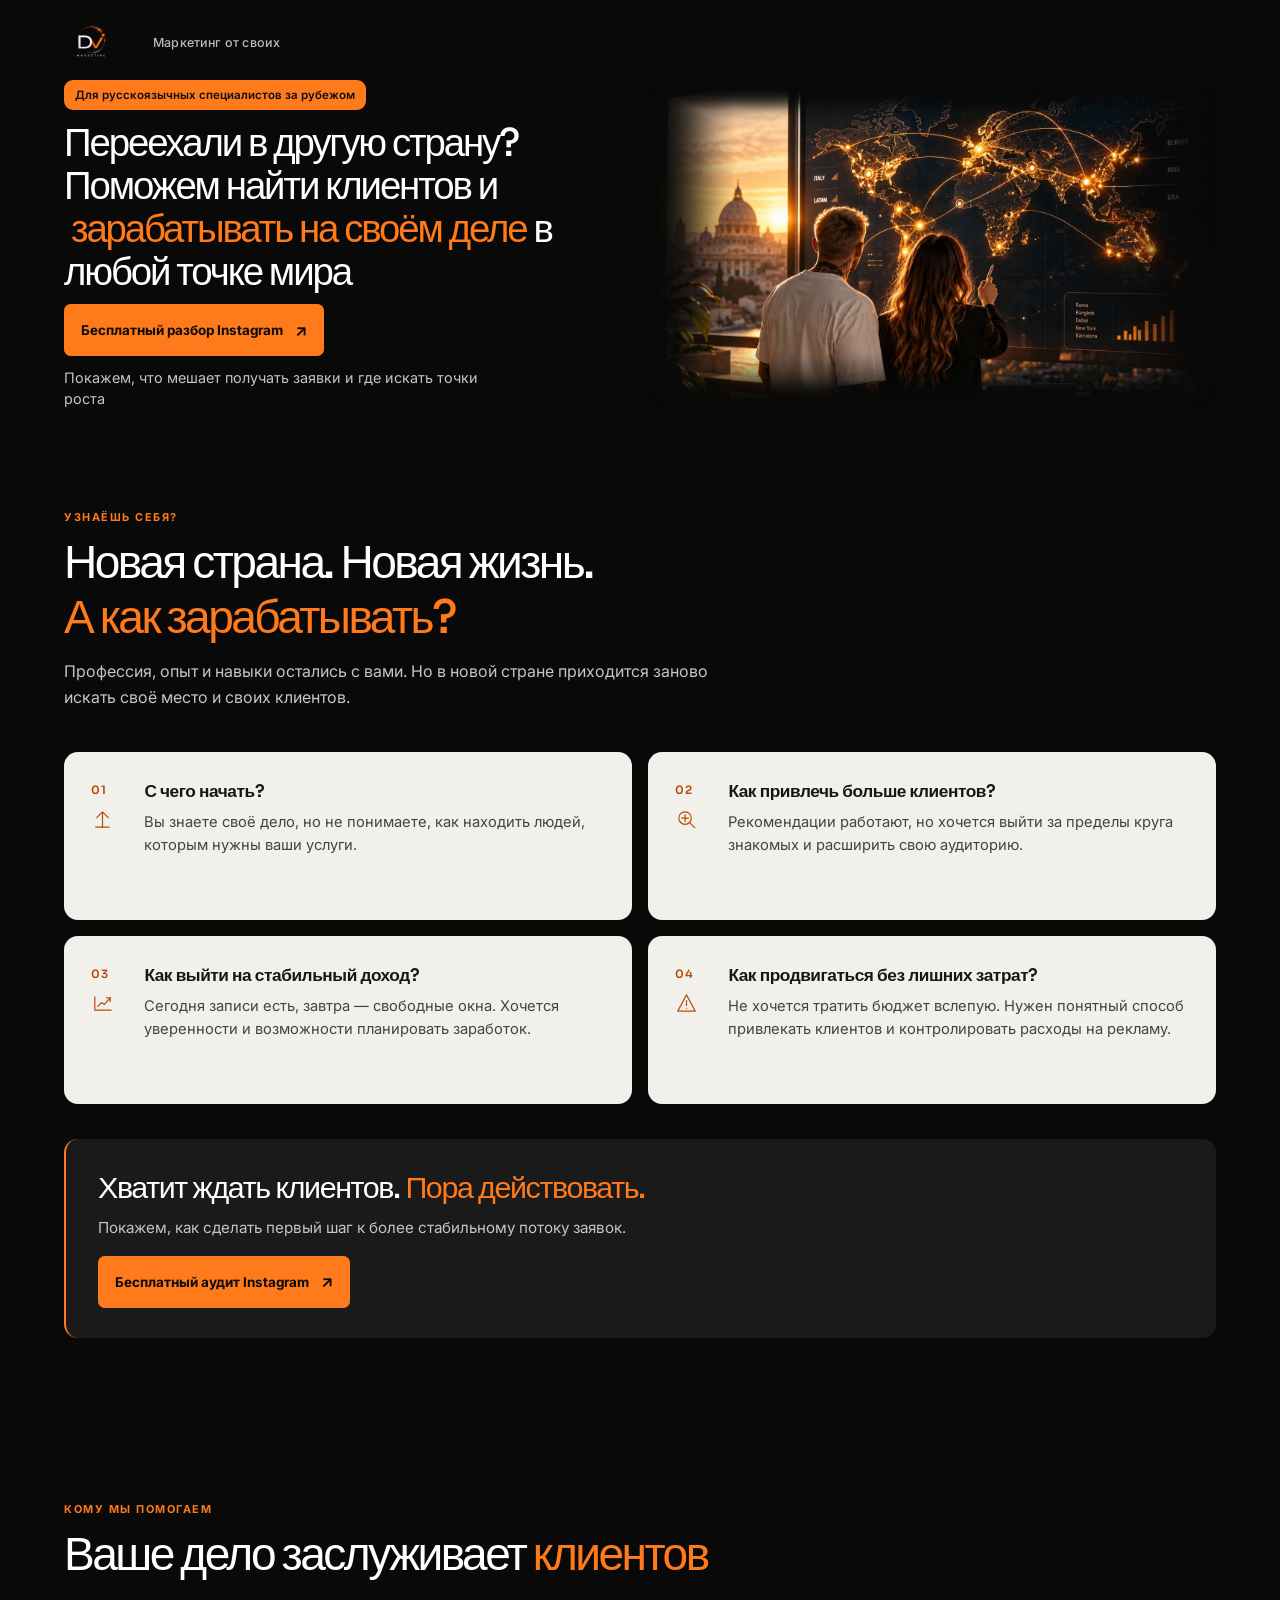
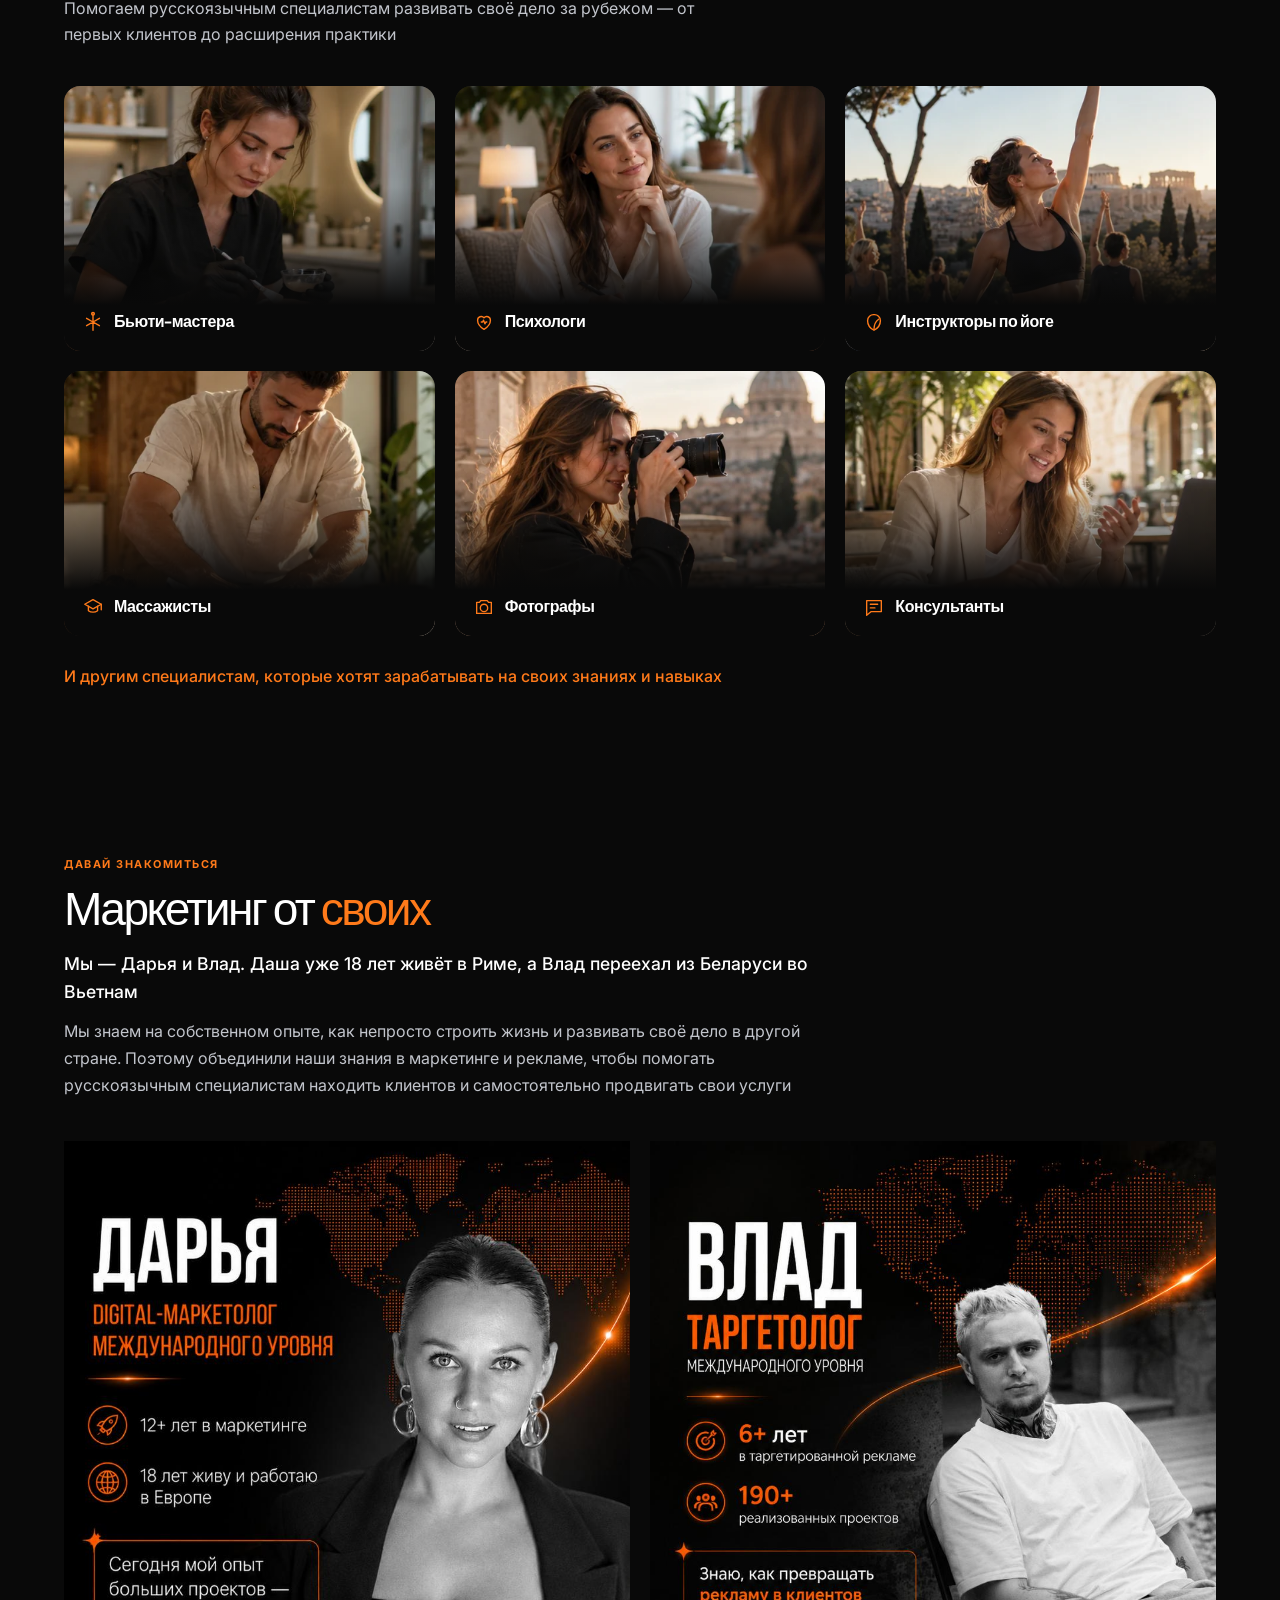
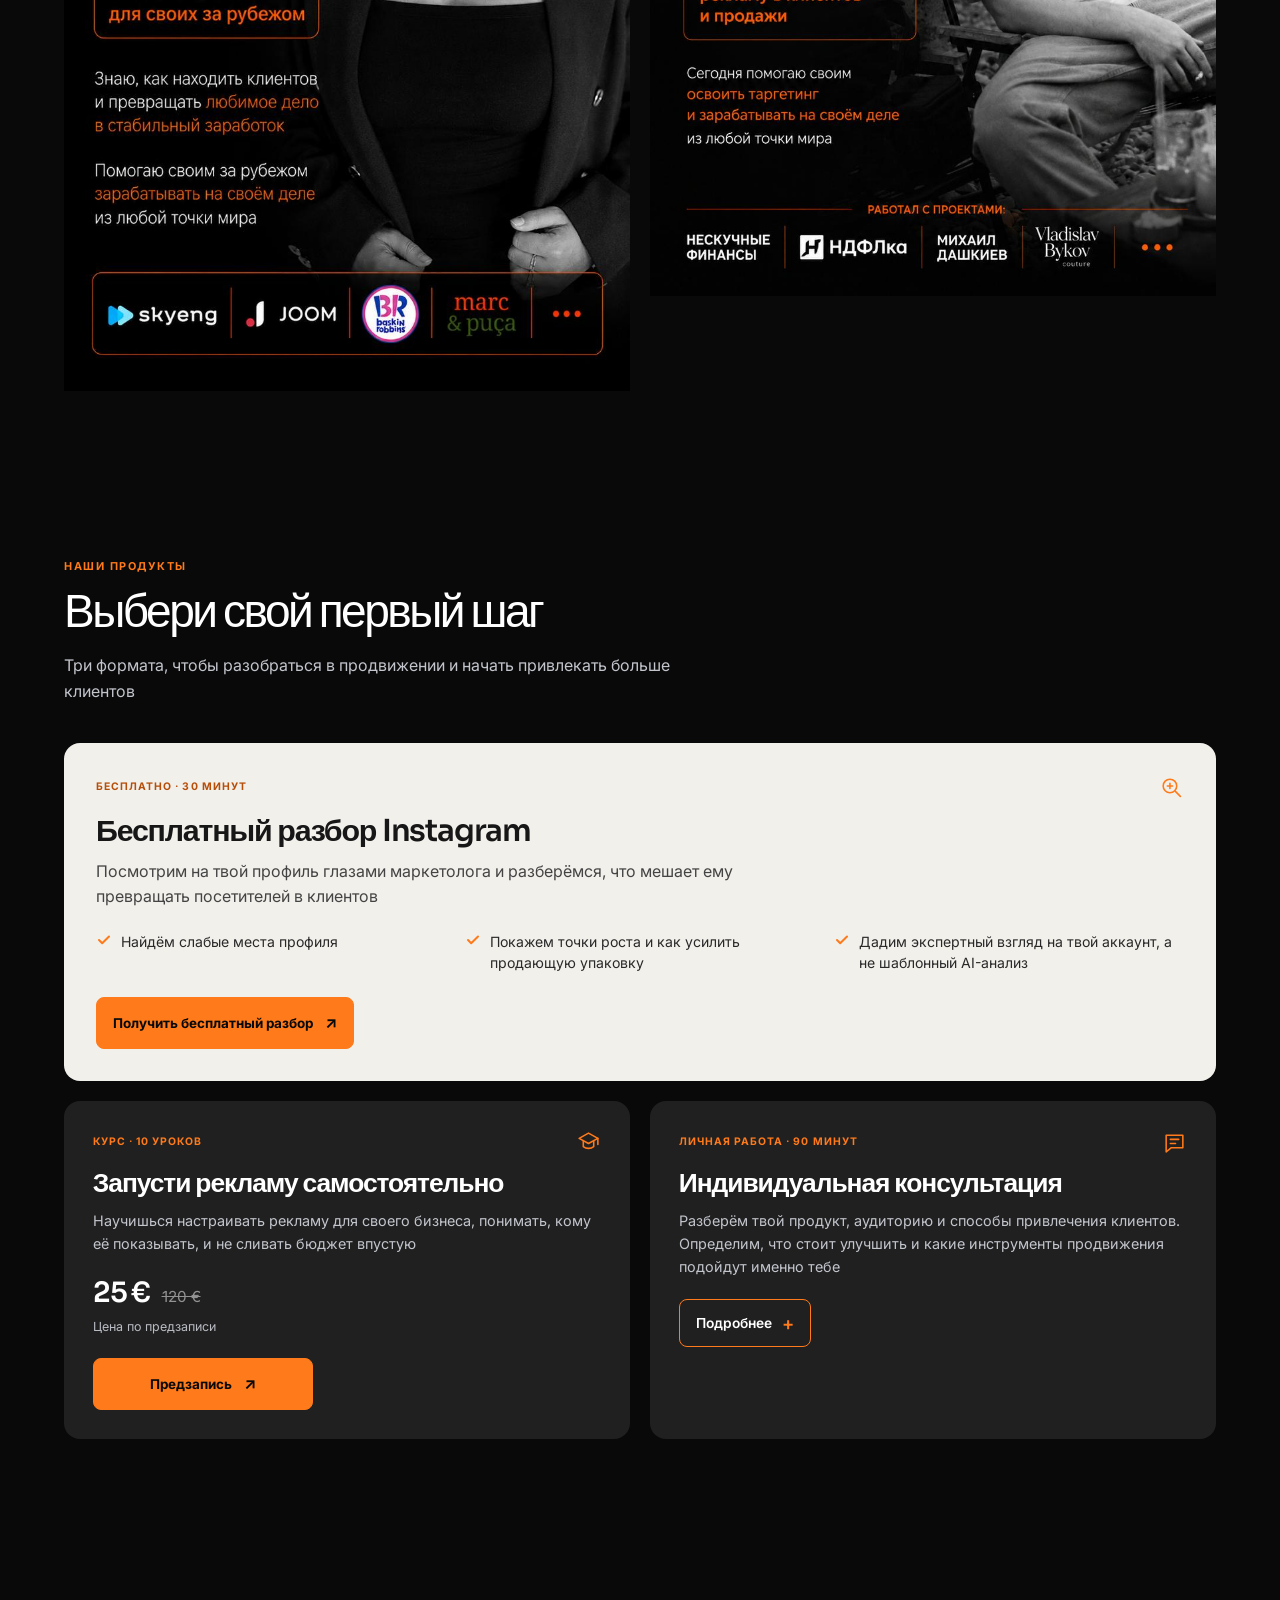
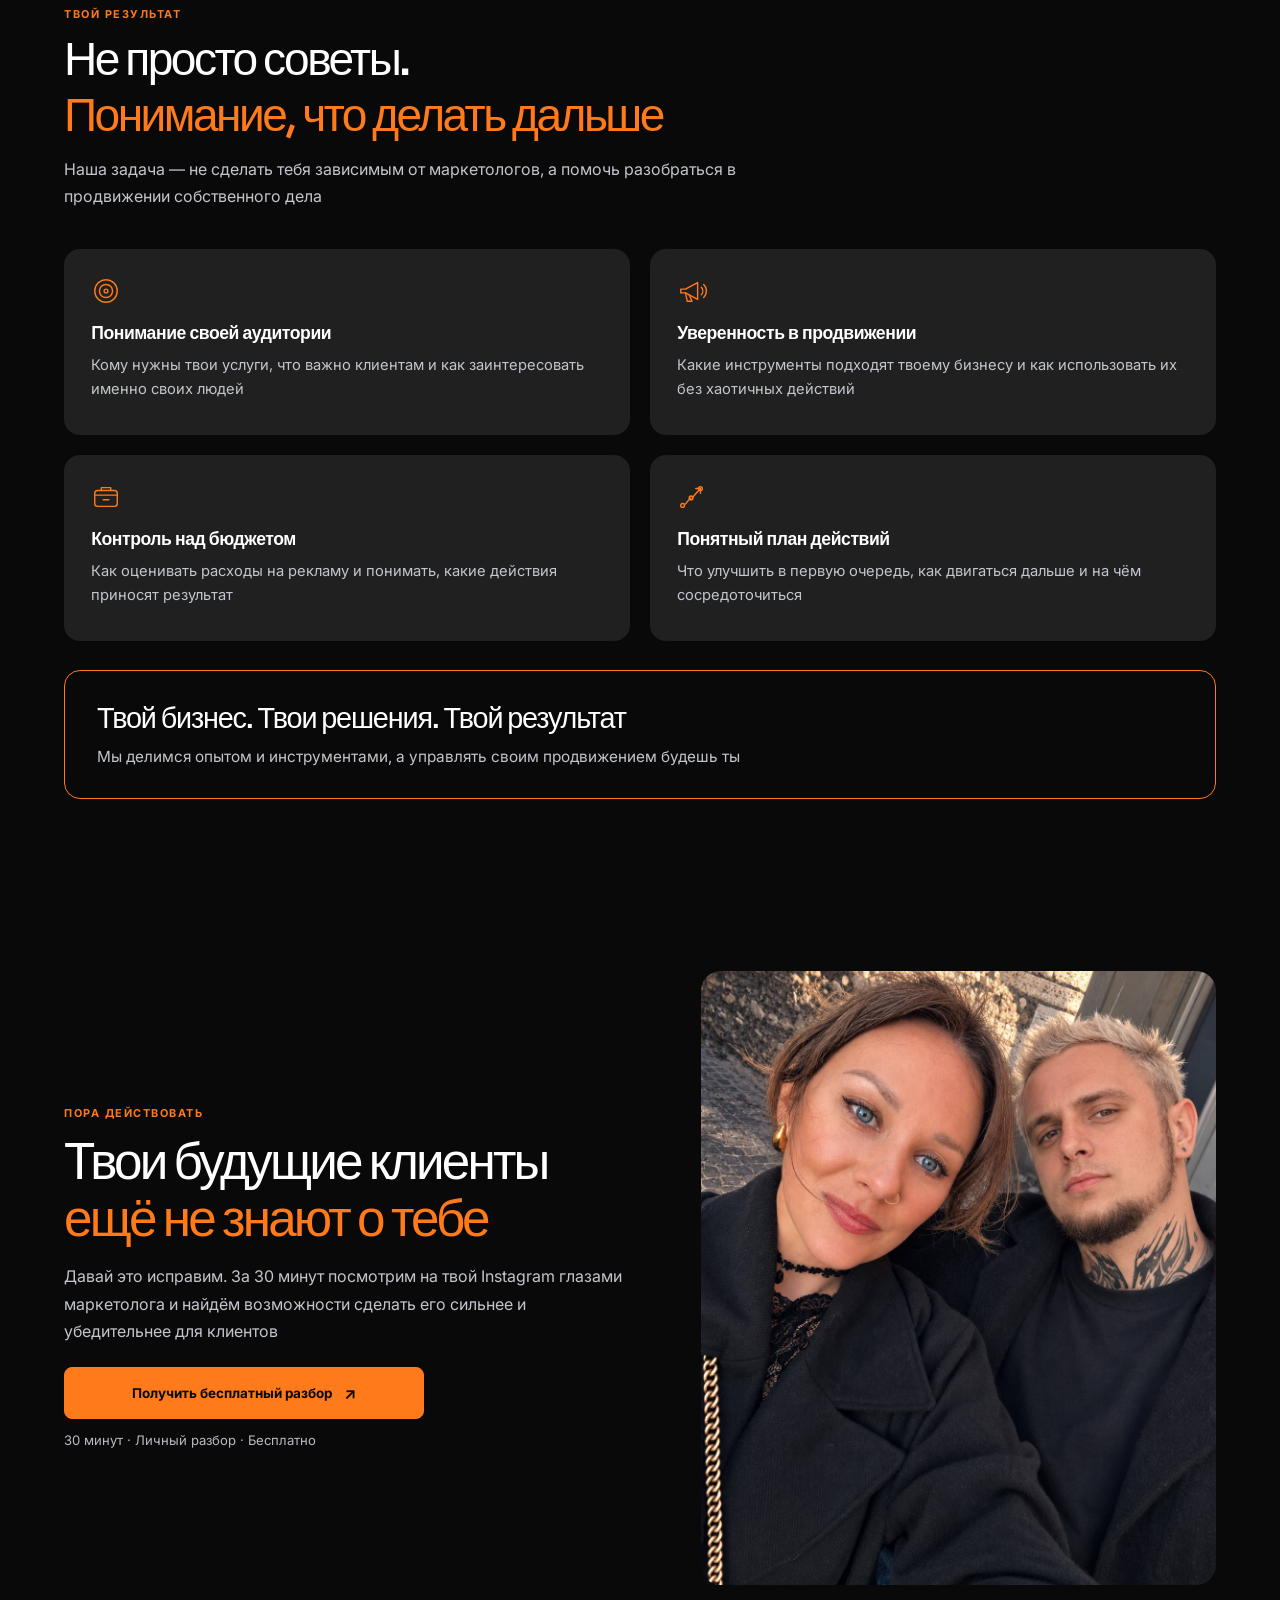
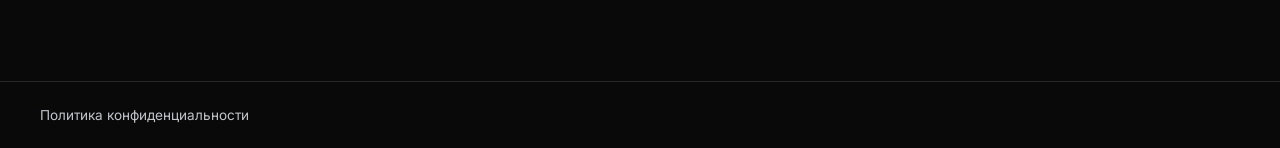
==== commit 223eb36d: "Add files via upload" ====
--- a/index.html
+++ b/index.html
@@ -16,8 +16,12 @@
       content="Помогаем экспертам и мастерам находить клиентов и развивать своё дело в любой стране мира"
     />
     <meta property="og:locale" content="ru_RU" />
-    <!-- TODO: после подключения домена укажите абсолютный URL изображения в og:image -->
-    <meta property="og:image" content="images/hero-wide.png" />
+    <meta property="og:url" content="https://dvmarketing2026.github.io/DV-marketing/" />
+    <meta
+      property="og:image"
+      content="https://dvmarketing2026.github.io/DV-marketing/images/hero-world-map.webp"
+    />
+    <link rel="canonical" href="https://dvmarketing2026.github.io/DV-marketing/" />
     <link rel="icon" type="image/svg+xml" href="favicon.svg" />
     <link rel="preconnect" href="https://fonts.googleapis.com" />
     <link rel="preconnect" href="https://fonts.gstatic.com" crossorigin />
@@ -531,5 +535,10 @@
         </div>
       </section>
     </main>
+    <footer class="site-footer">
+      <div class="site-footer__inner">
+        <a href="privacy.html">Политика конфиденциальности</a>
+      </div>
+    </footer>
   </body>
 </html>
--- a/style.css
+++ b/style.css
@@ -1562,3 +1562,94 @@
     object-position: center;
   }
 }
+
+.site-footer {
+  padding: 1.25rem 20px;
+  border-top: 1px solid rgb(255 255 255 / 12%);
+  background: #090909;
+}
+
+.site-footer__inner {
+  width: min(100%, 1200px);
+  margin-inline: auto;
+}
+
+.site-footer a {
+  color: #C2C5CC;
+  font-size: 0.85rem;
+  text-decoration: none;
+}
+
+.site-footer a:hover,
+.site-footer a:focus-visible {
+  color: var(--color-orange);
+}
+
+.privacy-page {
+  width: min(100%, 880px);
+  margin-inline: auto;
+  padding: 2rem 20px 5rem;
+}
+
+.privacy-page__back {
+  display: inline-block;
+  margin-bottom: 2.5rem;
+  color: var(--color-orange);
+  text-decoration: none;
+}
+
+.privacy-page__back:hover,
+.privacy-page__back:focus-visible {
+  text-decoration: underline;
+  text-underline-offset: 0.2em;
+}
+
+.privacy-page__title {
+  color: var(--color-white);
+  font-size: clamp(2rem, 6vw, 3rem);
+  font-weight: 600;
+  letter-spacing: -0.045em;
+}
+
+.privacy-page__date {
+  margin-top: 1rem;
+  color: #C2C5CC;
+  font-size: 0.9rem;
+}
+
+.privacy-page__content {
+  margin-top: 2.5rem;
+  color: #E5E5E5;
+  overflow-wrap: anywhere;
+}
+
+.privacy-page__content section + section {
+  margin-top: 2.5rem;
+}
+
+.privacy-page__content h2 {
+  margin-bottom: 1rem;
+  font-size: clamp(1.35rem, 4vw, 1.7rem);
+  font-weight: 600;
+}
+
+.privacy-page__content h3 {
+  margin-top: 1.5rem;
+  margin-bottom: 0.6rem;
+  font-size: 1.1rem;
+  font-weight: 500;
+}
+
+.privacy-page__content p + p,
+.privacy-page__content p + ul,
+.privacy-page__content ul + p {
+  margin-top: 0.85rem;
+}
+
+.privacy-page__content ul {
+  padding-left: 1.5rem;
+}
+
+.privacy-page__content li + li {
+  margin-top: 0.35rem;
+}
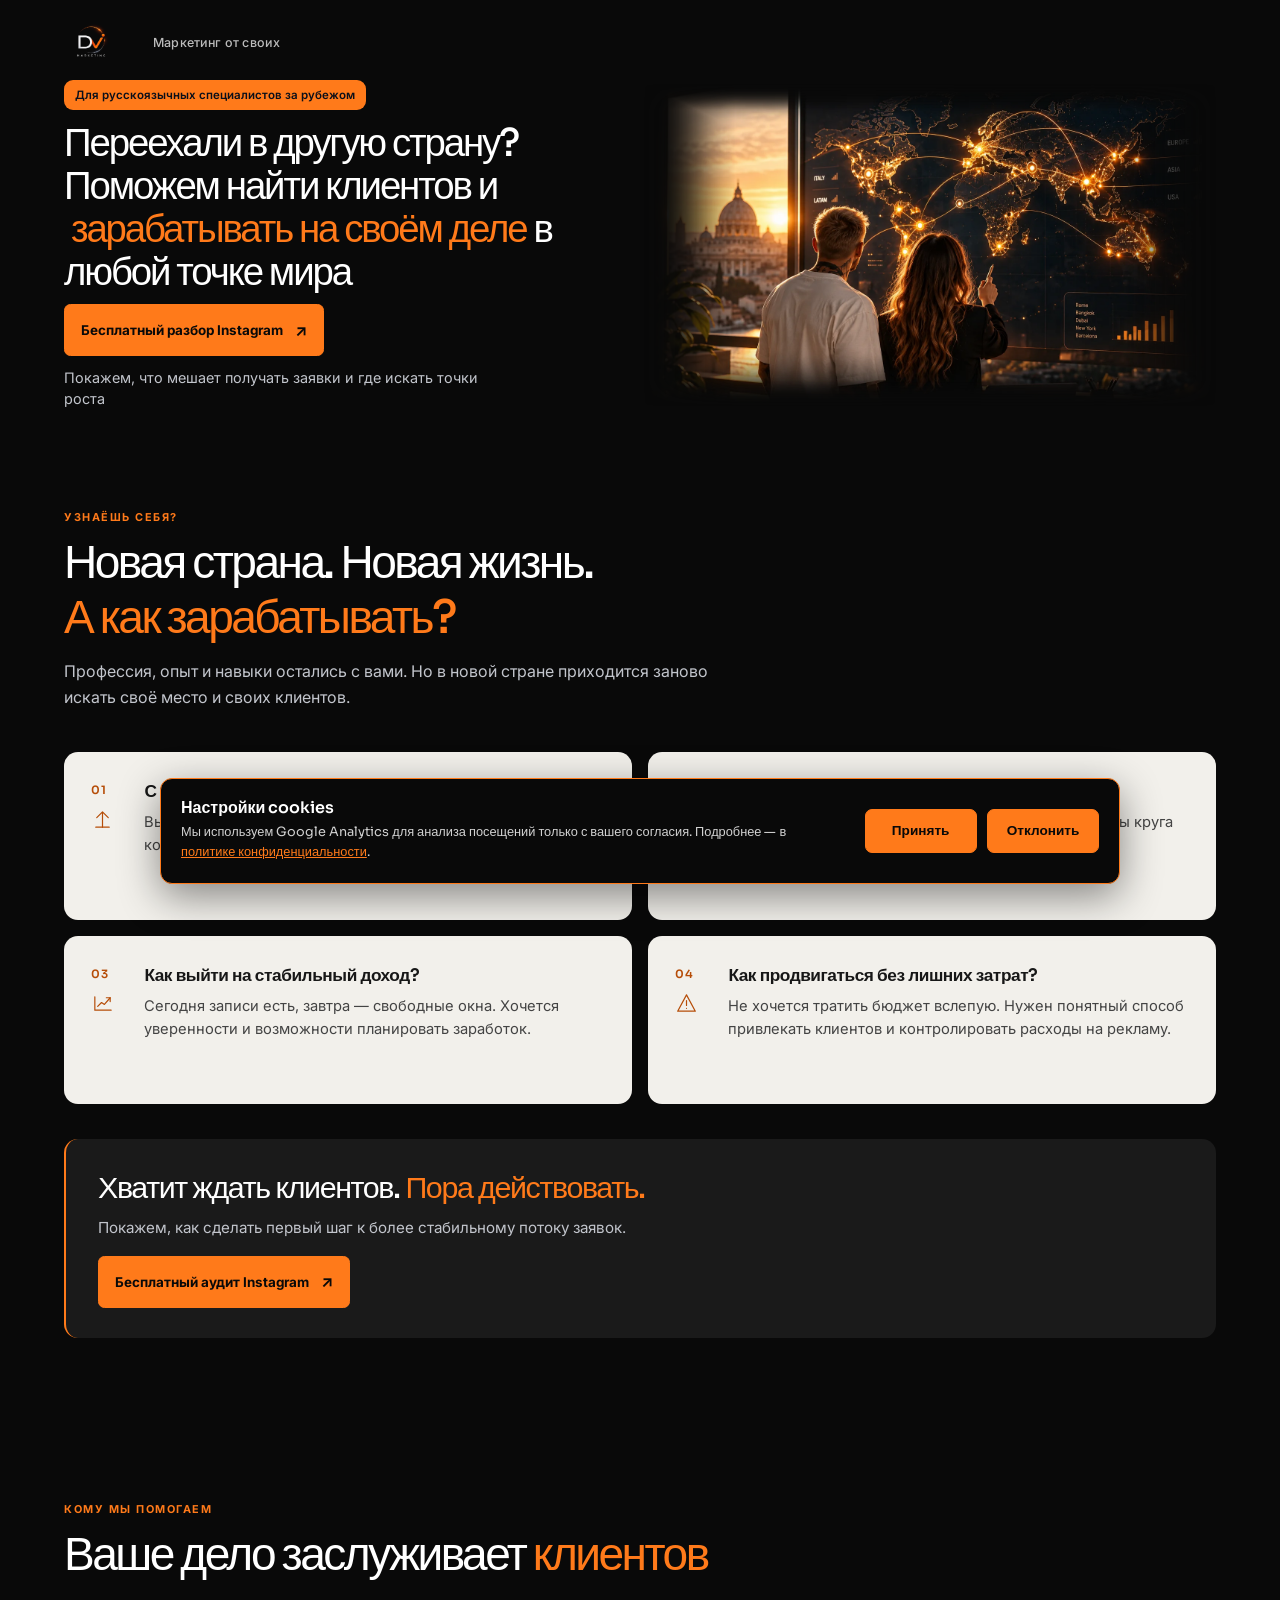
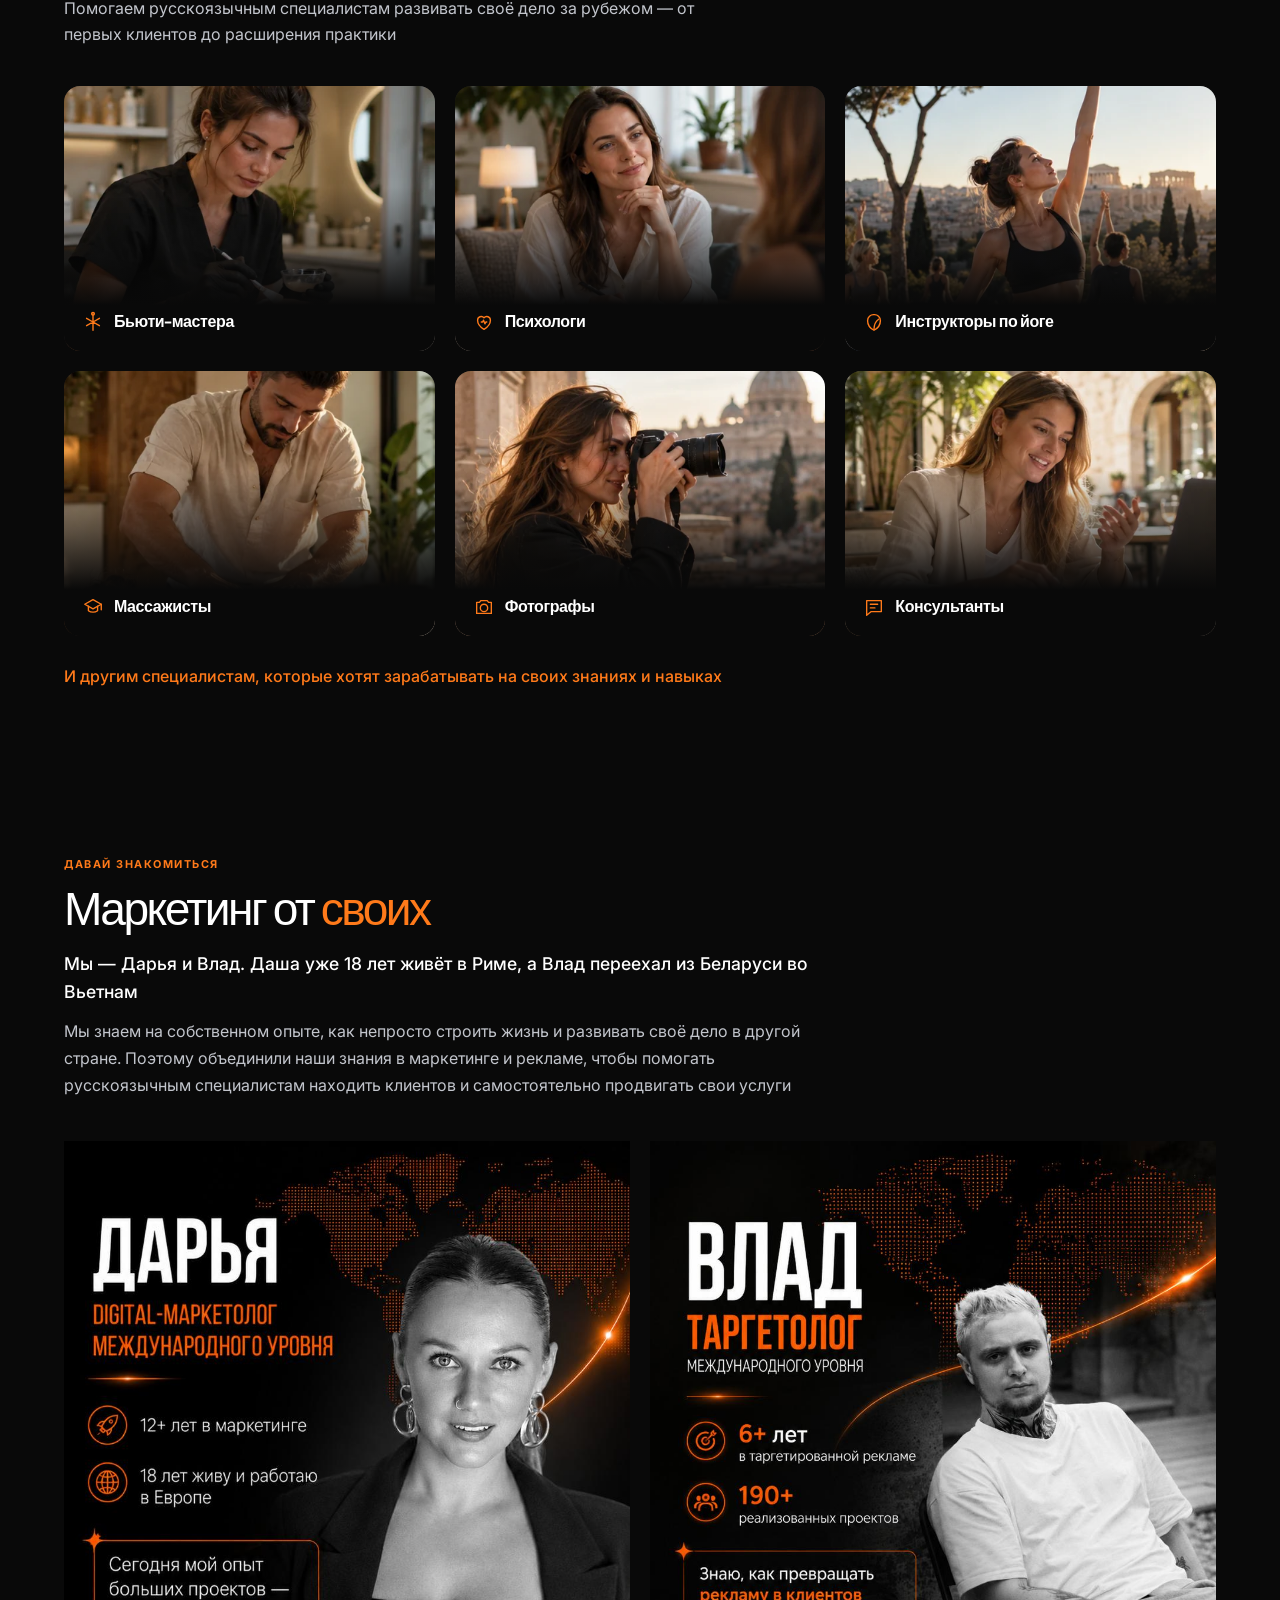
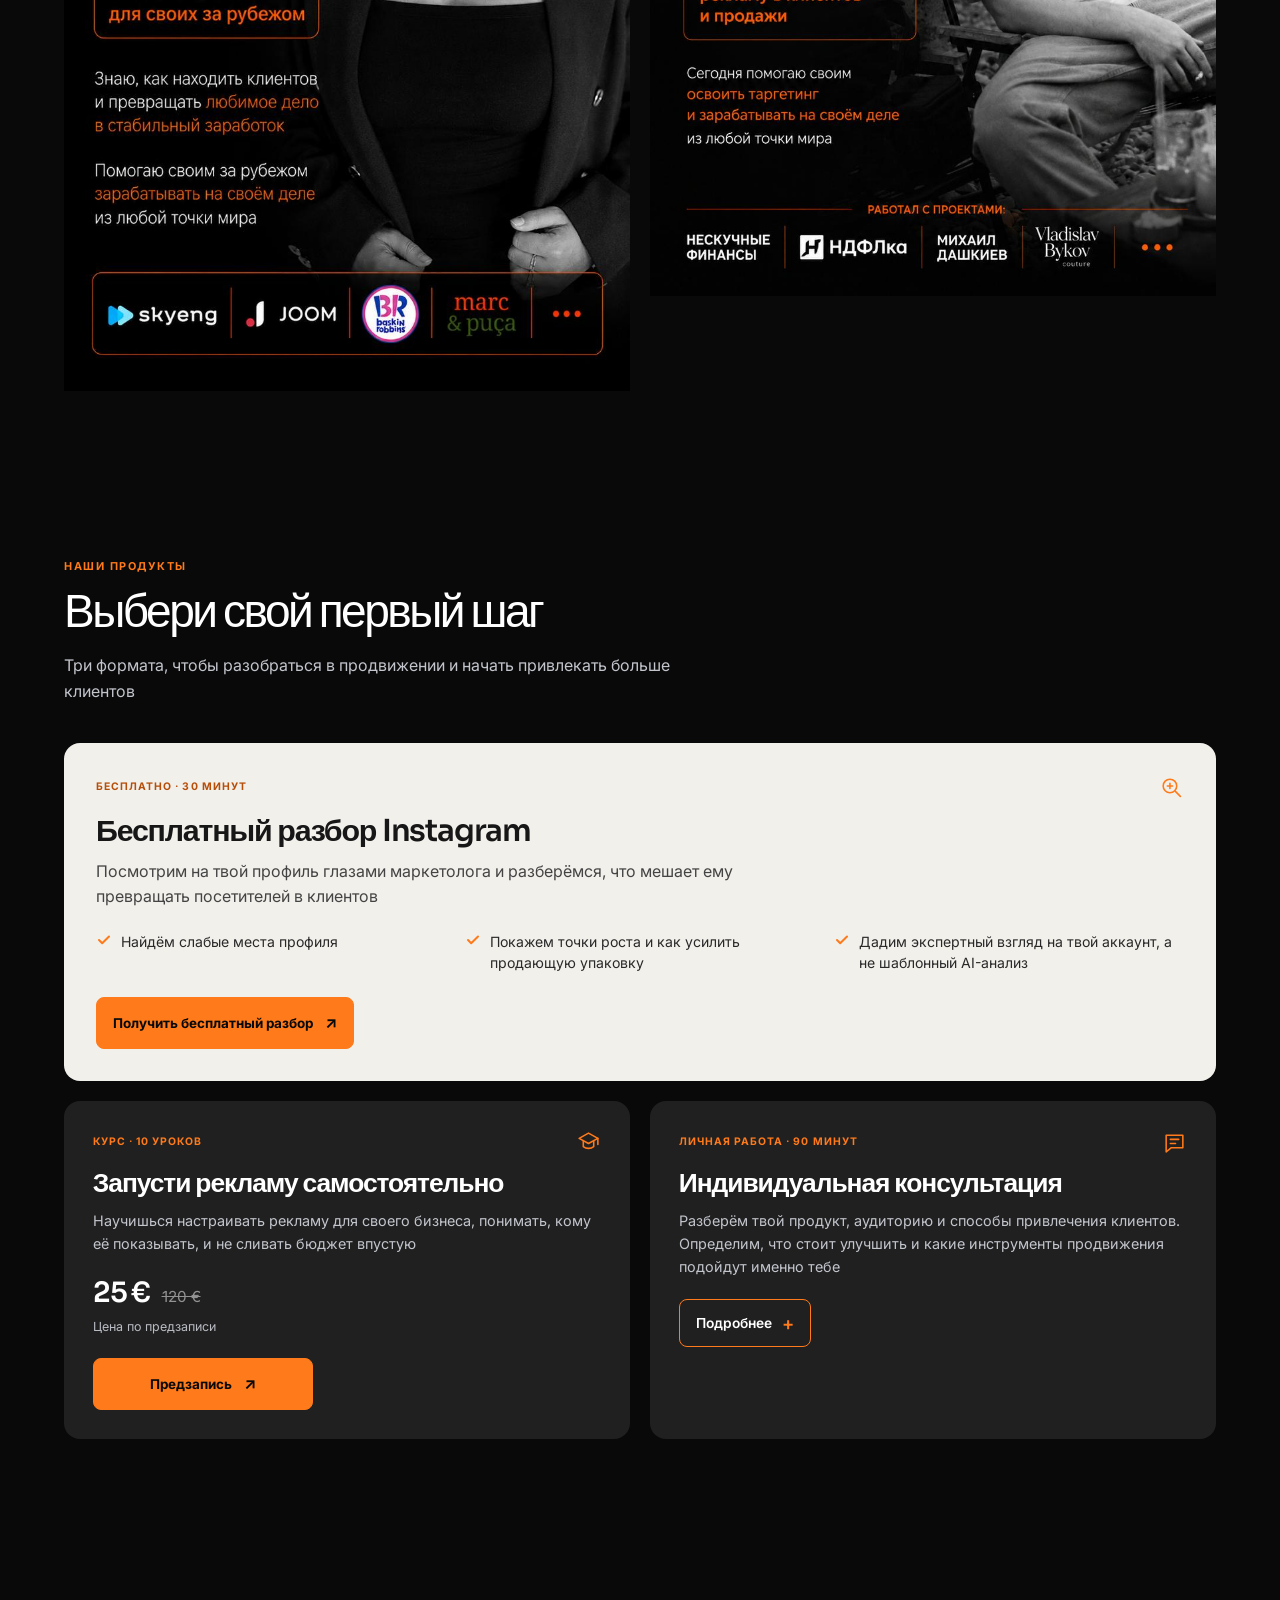
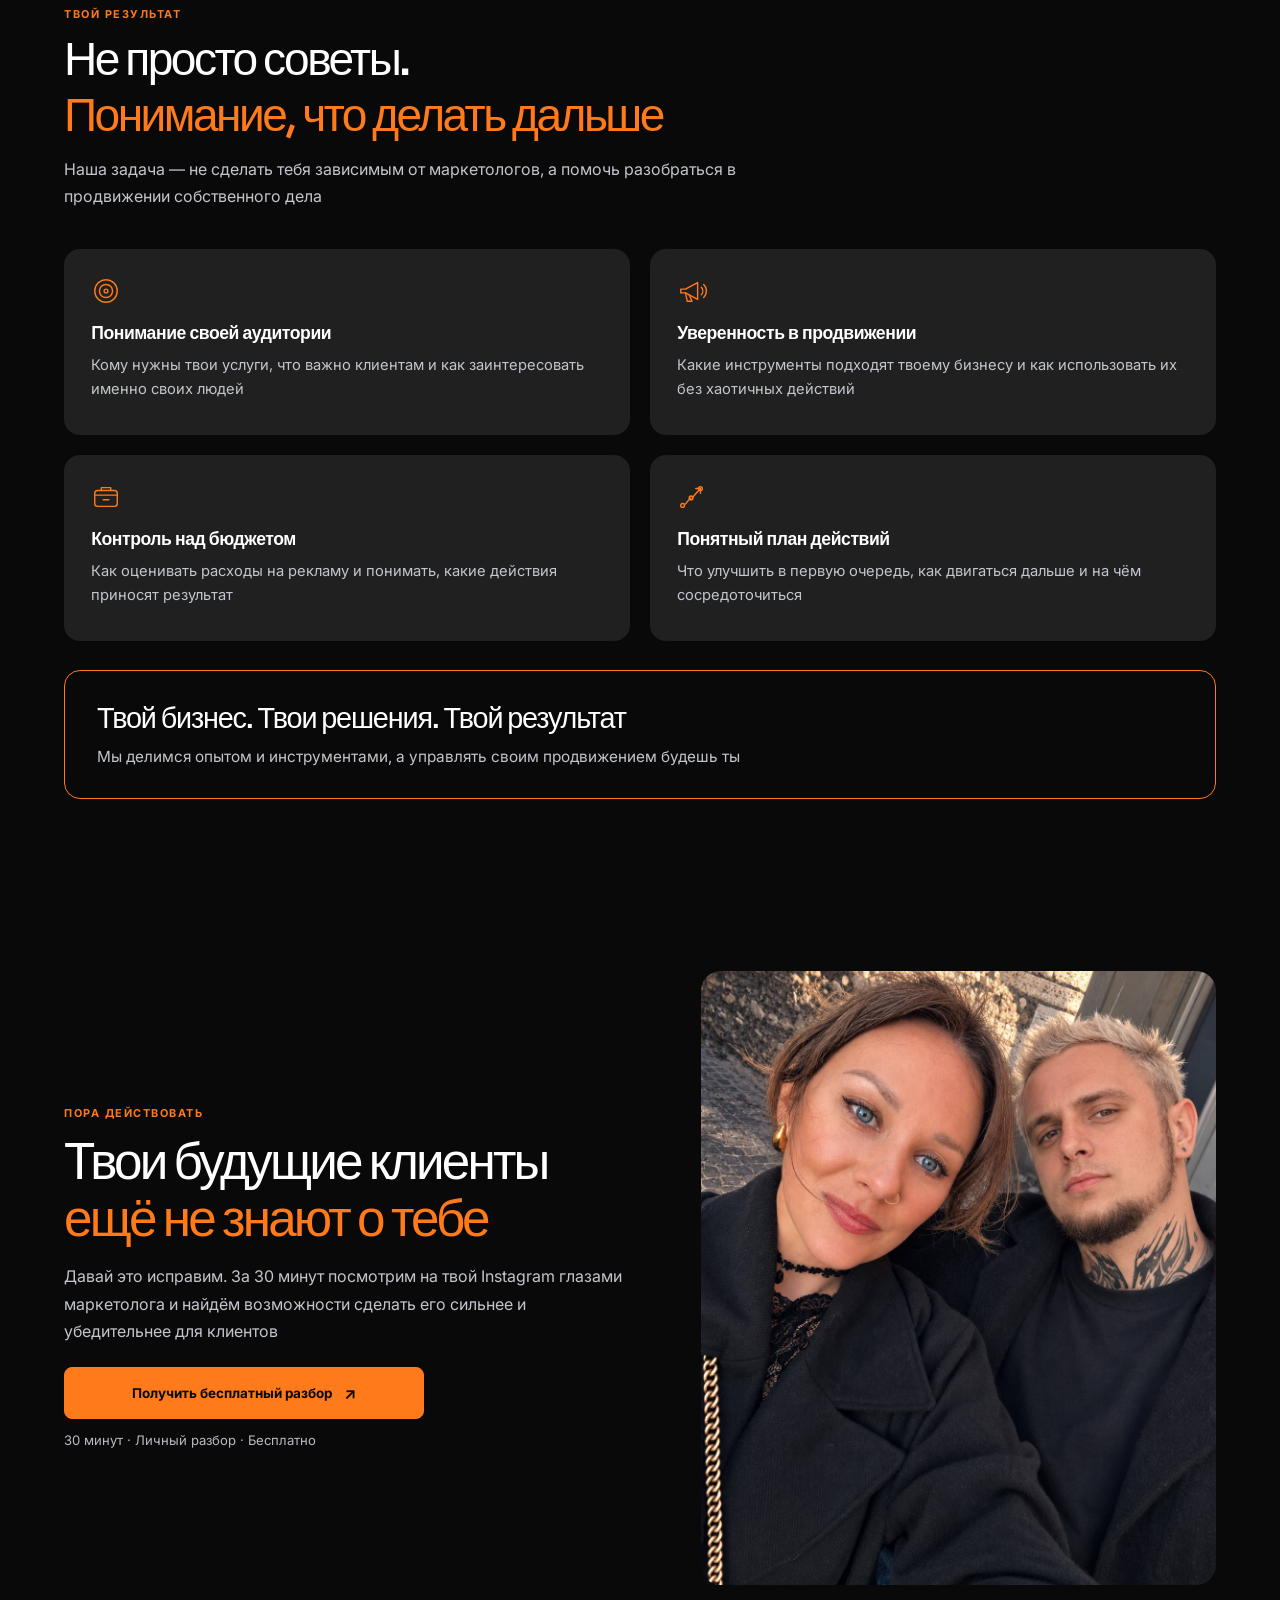
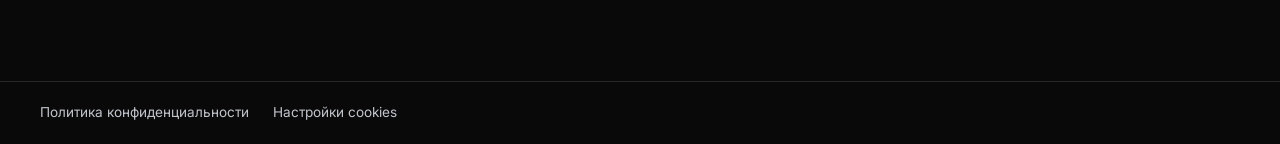
==== commit 7c74e051: "Add files via upload" ====
--- a/index.html
+++ b/index.html
@@ -538,7 +538,28 @@
     <footer class="site-footer">
       <div class="site-footer__inner">
         <a href="privacy.html">Политика конфиденциальности</a>
+        <a href="#cookie-banner" data-cookie-settings>Настройки cookies</a>
       </div>
     </footer>
+    <section
+      class="cookie-banner"
+      id="cookie-banner"
+      role="dialog"
+      aria-labelledby="cookie-banner-title"
+      aria-describedby="cookie-banner-description"
+      hidden
+    >
+      <div class="cookie-banner__copy">
+        <h2 id="cookie-banner-title">Настройки cookies</h2>
+        <p id="cookie-banner-description">
+          Мы используем Google Analytics для анализа посещений только с вашего согласия. Подробнее — в
+          <a href="privacy.html">политике конфиденциальности</a>.
+        </p>
+      </div>
+      <div class="cookie-banner__actions">
+        <button class="cookie-banner__button" type="button" data-cookie-choice="accepted">Принять</button>
+        <button class="cookie-banner__button" type="button" data-cookie-choice="rejected">Отклонить</button>
+      </div>
+    </section>
   </body>
 </html>
--- a/style.css
+++ b/style.css
@@ -1570,6 +1570,9 @@
 }
 
 .site-footer__inner {
+  display: flex;
+  flex-wrap: wrap;
+  gap: 0.75rem 1.5rem;
   width: min(100%, 1200px);
   margin-inline: auto;
 }
@@ -1653,3 +1656,99 @@
 .privacy-page__content li + li {
   margin-top: 0.35rem;
 }
+
+.cookie-banner {
+  position: fixed;
+  z-index: 20;
+  right: 16px;
+  bottom: 16px;
+  left: 16px;
+  display: flex;
+  align-items: center;
+  justify-content: space-between;
+  gap: 1.5rem;
+  width: min(100% - 32px, 960px);
+  margin-inline: auto;
+  padding: 1.25rem;
+  border: 1px solid var(--color-orange);
+  border-radius: 12px;
+  background: #090909;
+  color: var(--color-white);
+  box-shadow: 0 12px 40px rgb(0 0 0 / 45%);
+  font-family: var(--font-heading);
+}
+
+.cookie-banner[hidden] {
+  display: none;
+}
+
+.cookie-banner__copy {
+  min-width: 0;
+}
+
+.cookie-banner__copy h2 {
+  font-size: 1rem;
+  font-weight: 600;
+}
+
+.cookie-banner__copy p {
+  margin-top: 0.35rem;
+  color: #D1D1D1;
+  font-size: 0.8rem;
+  line-height: 1.55;
+}
+
+.cookie-banner__copy a {
+  color: var(--color-orange);
+}
+
+.cookie-banner__actions {
+  display: flex;
+  flex: 0 0 auto;
+  gap: 0.65rem;
+}
+
+.cookie-banner__button {
+  min-width: 112px;
+  min-height: 44px;
+  padding: 0.6rem 1rem;
+  border: 1px solid var(--color-orange);
+  border-radius: 7px;
+  background: var(--color-orange);
+  color: #090909;
+  cursor: pointer;
+  font-family: var(--font-heading);
+  font-size: 0.85rem;
+  font-weight: 600;
+}
+
+.cookie-banner__button:hover {
+  background: #ff8c38;
+}
+
+.cookie-banner__button:focus-visible {
+  outline: 3px solid var(--color-white);
+  outline-offset: 3px;
+}
+
+@media (max-width: 640px) {
+  .cookie-banner {
+    right: 12px;
+    bottom: 12px;
+    left: 12px;
+    flex-direction: column;
+    align-items: stretch;
+    gap: 1rem;
+    width: calc(100% - 24px);
+    padding: 1rem;
+  }
+
+  .cookie-banner__actions {
+    width: 100%;
+  }
+
+  .cookie-banner__button {
+    flex: 1 1 0;
+    min-width: 0;
+  }
+}
